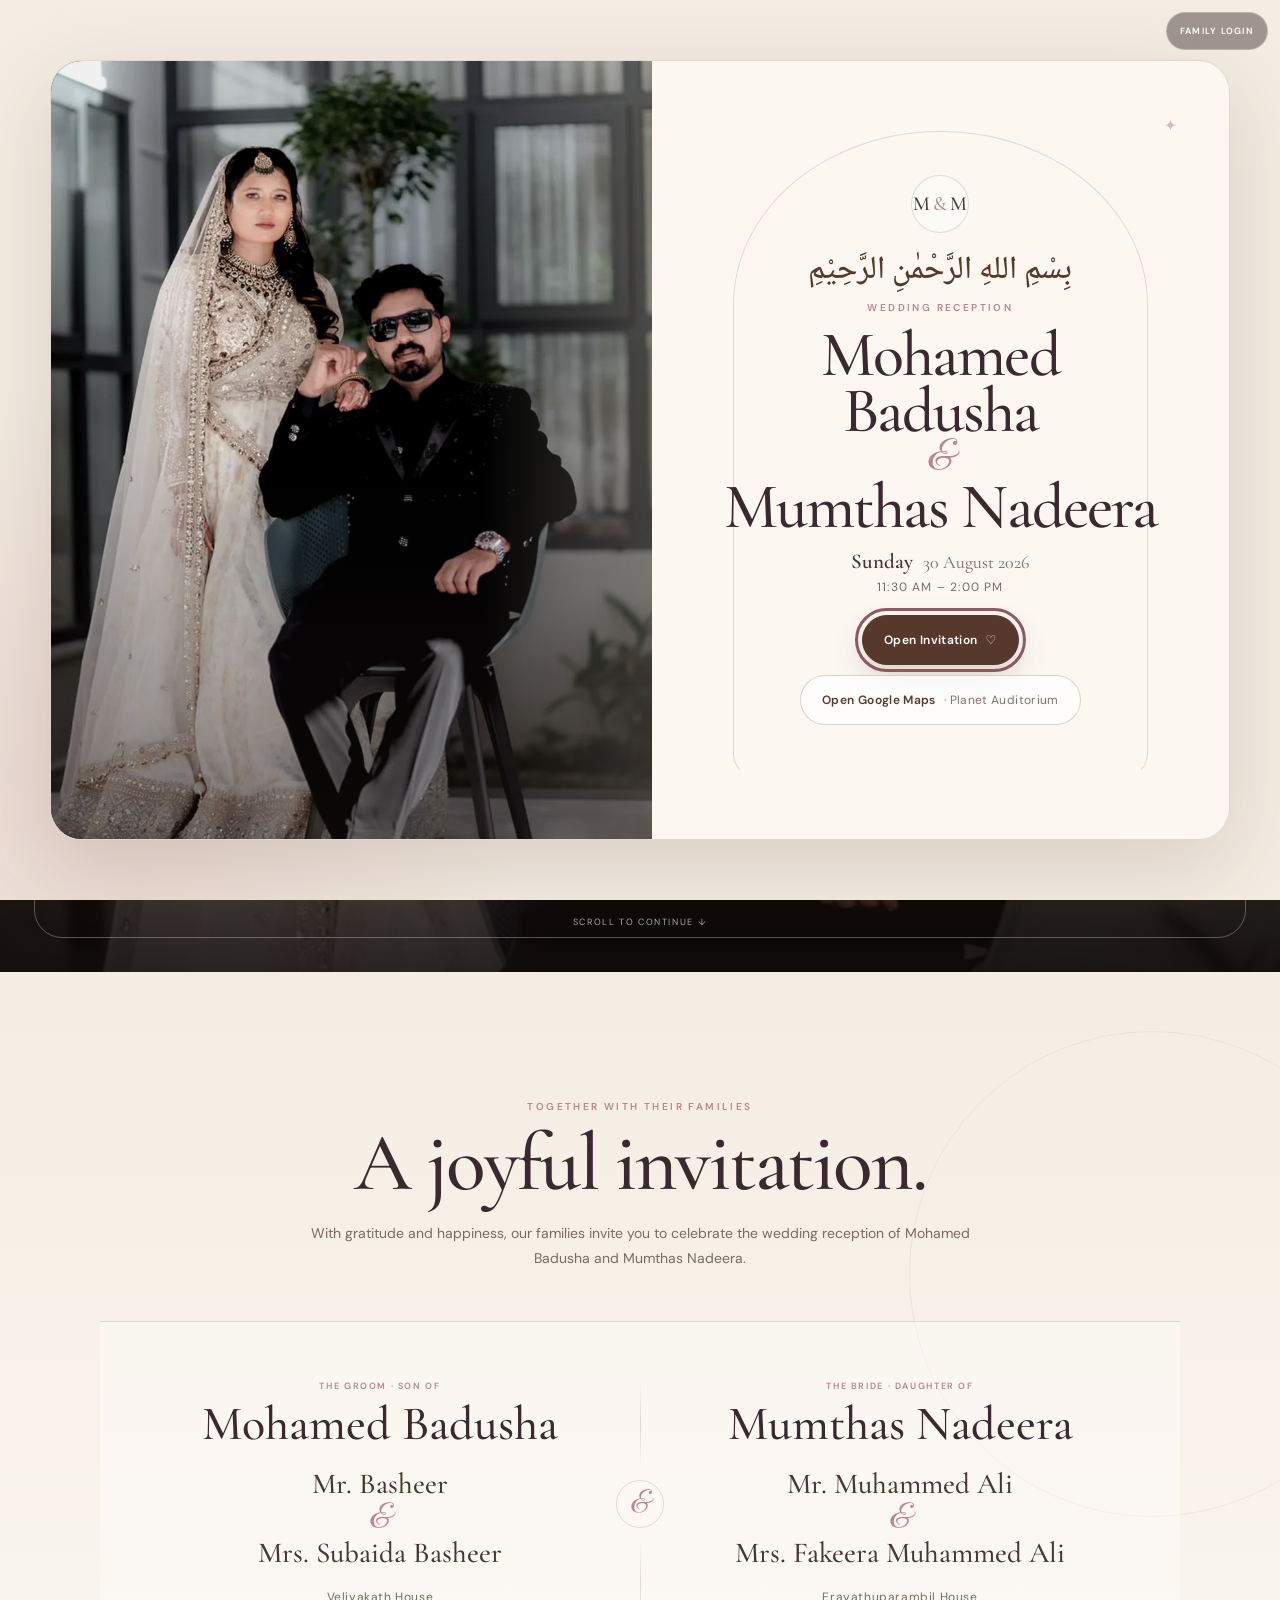
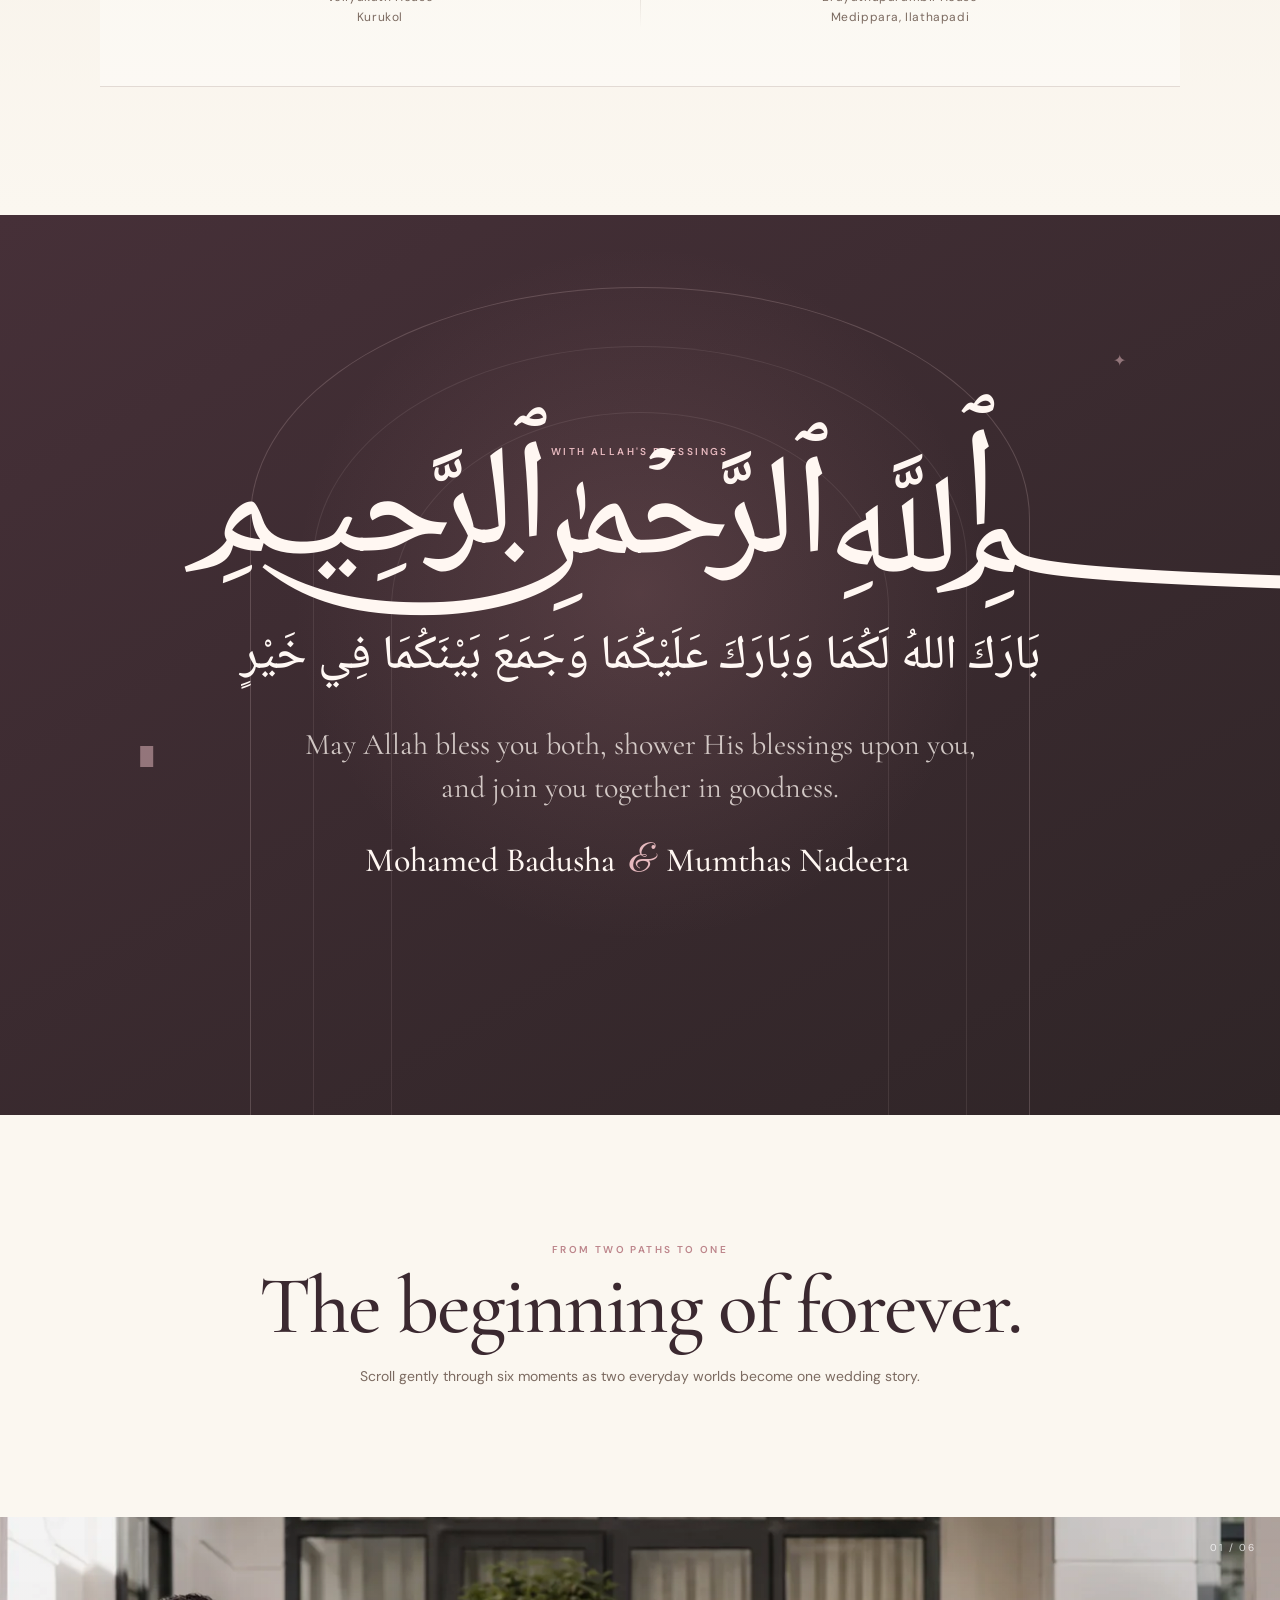
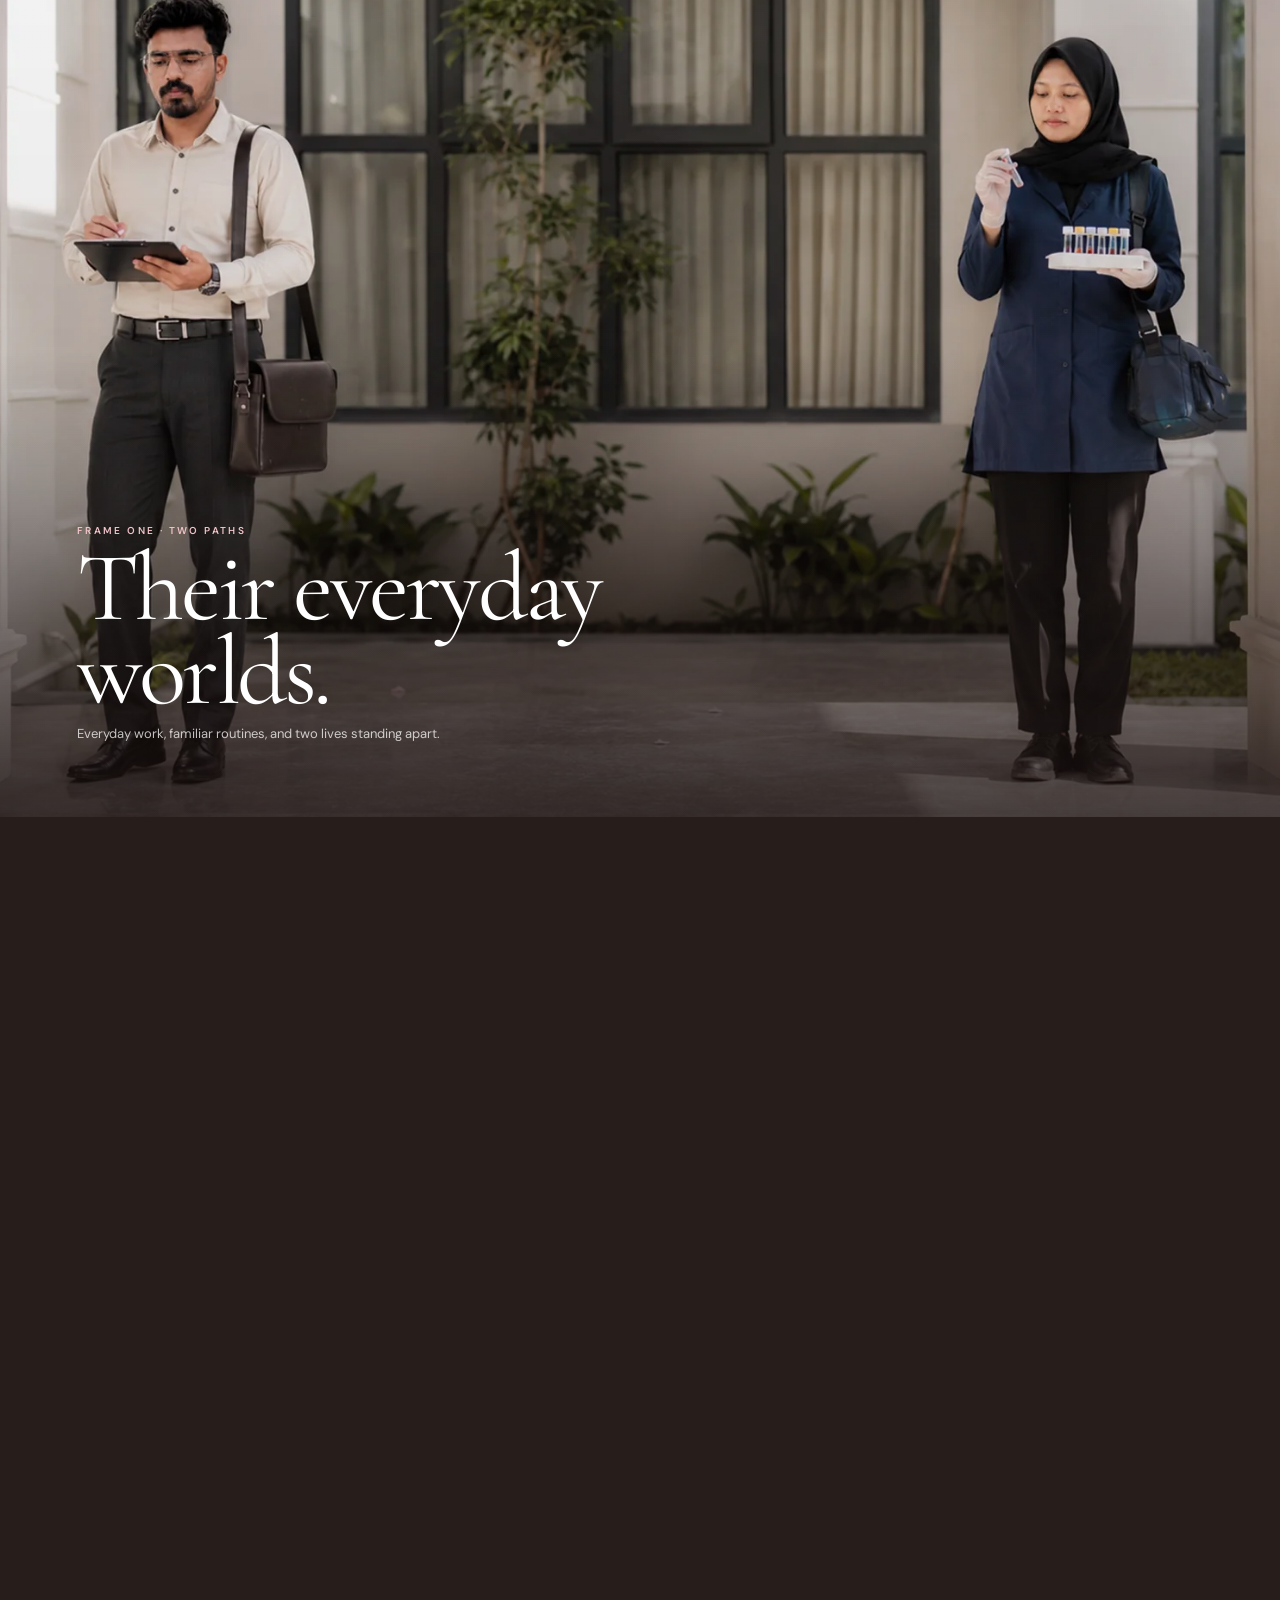
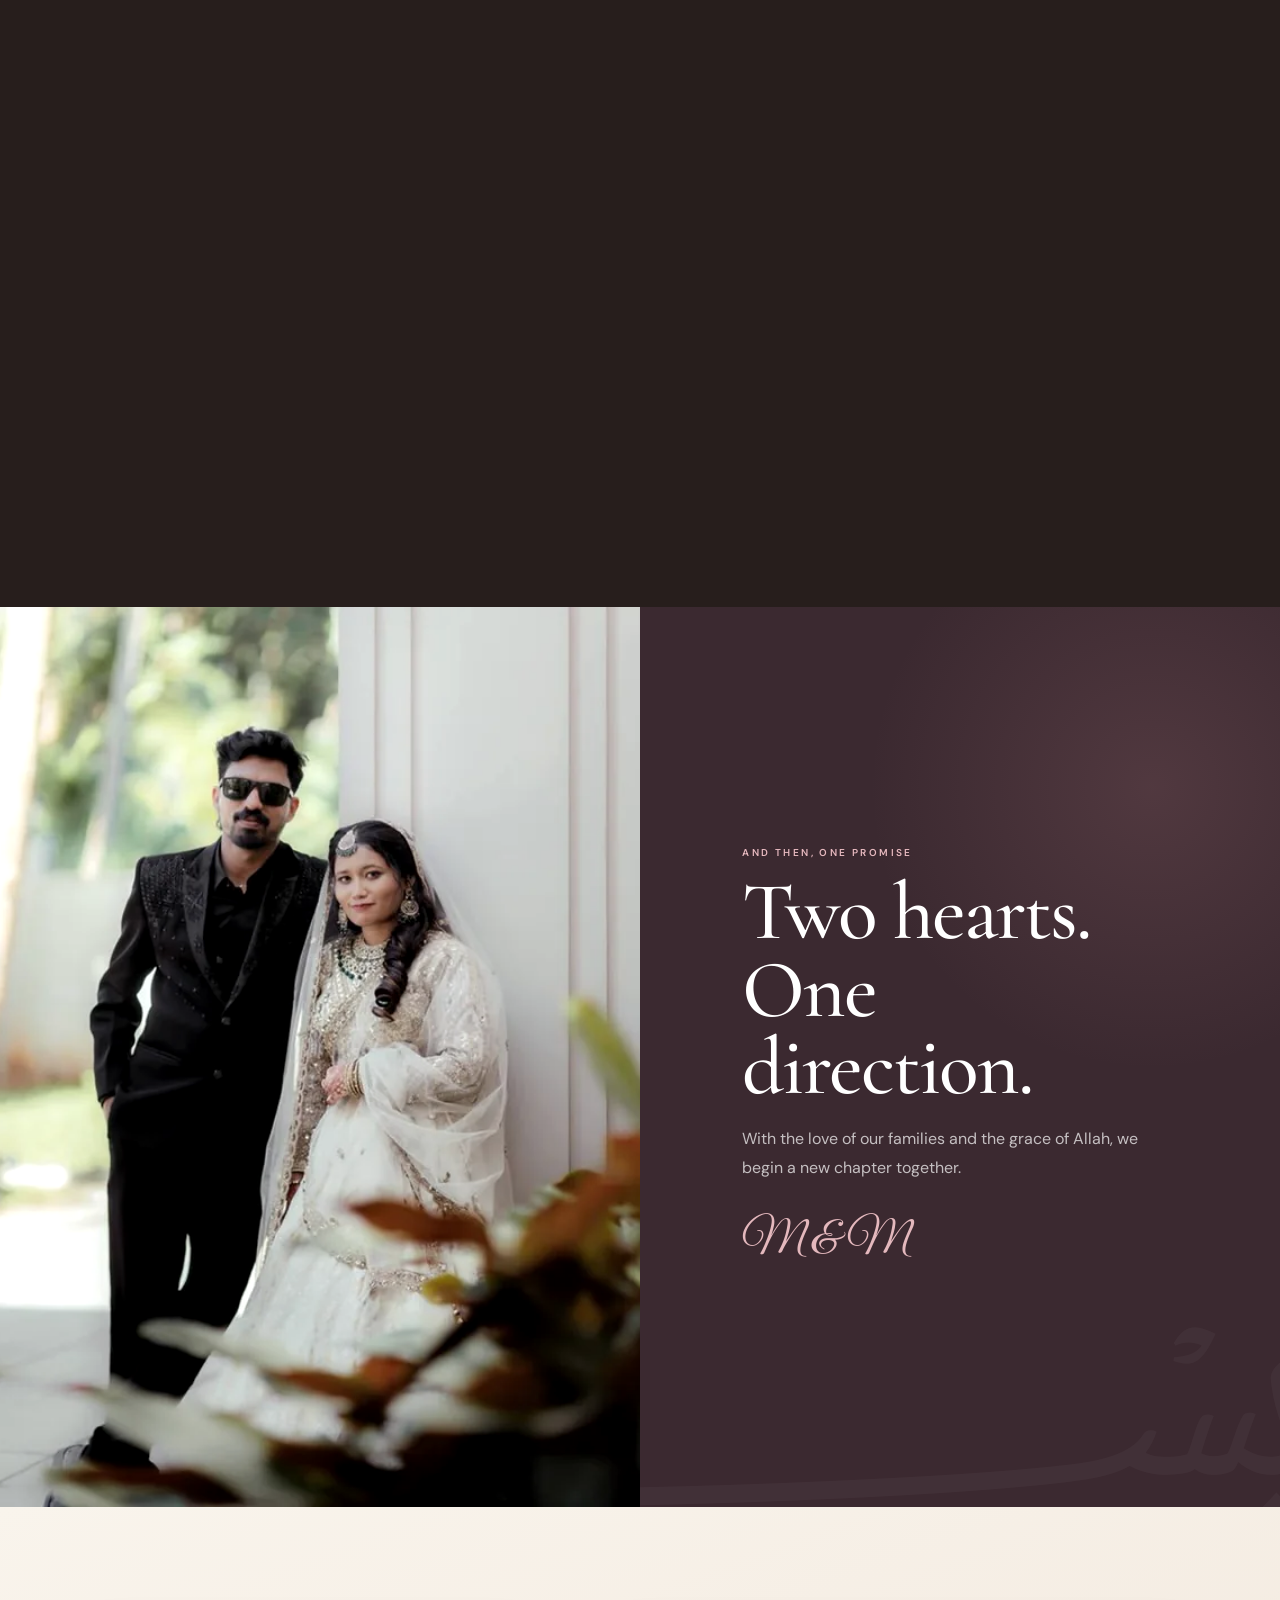
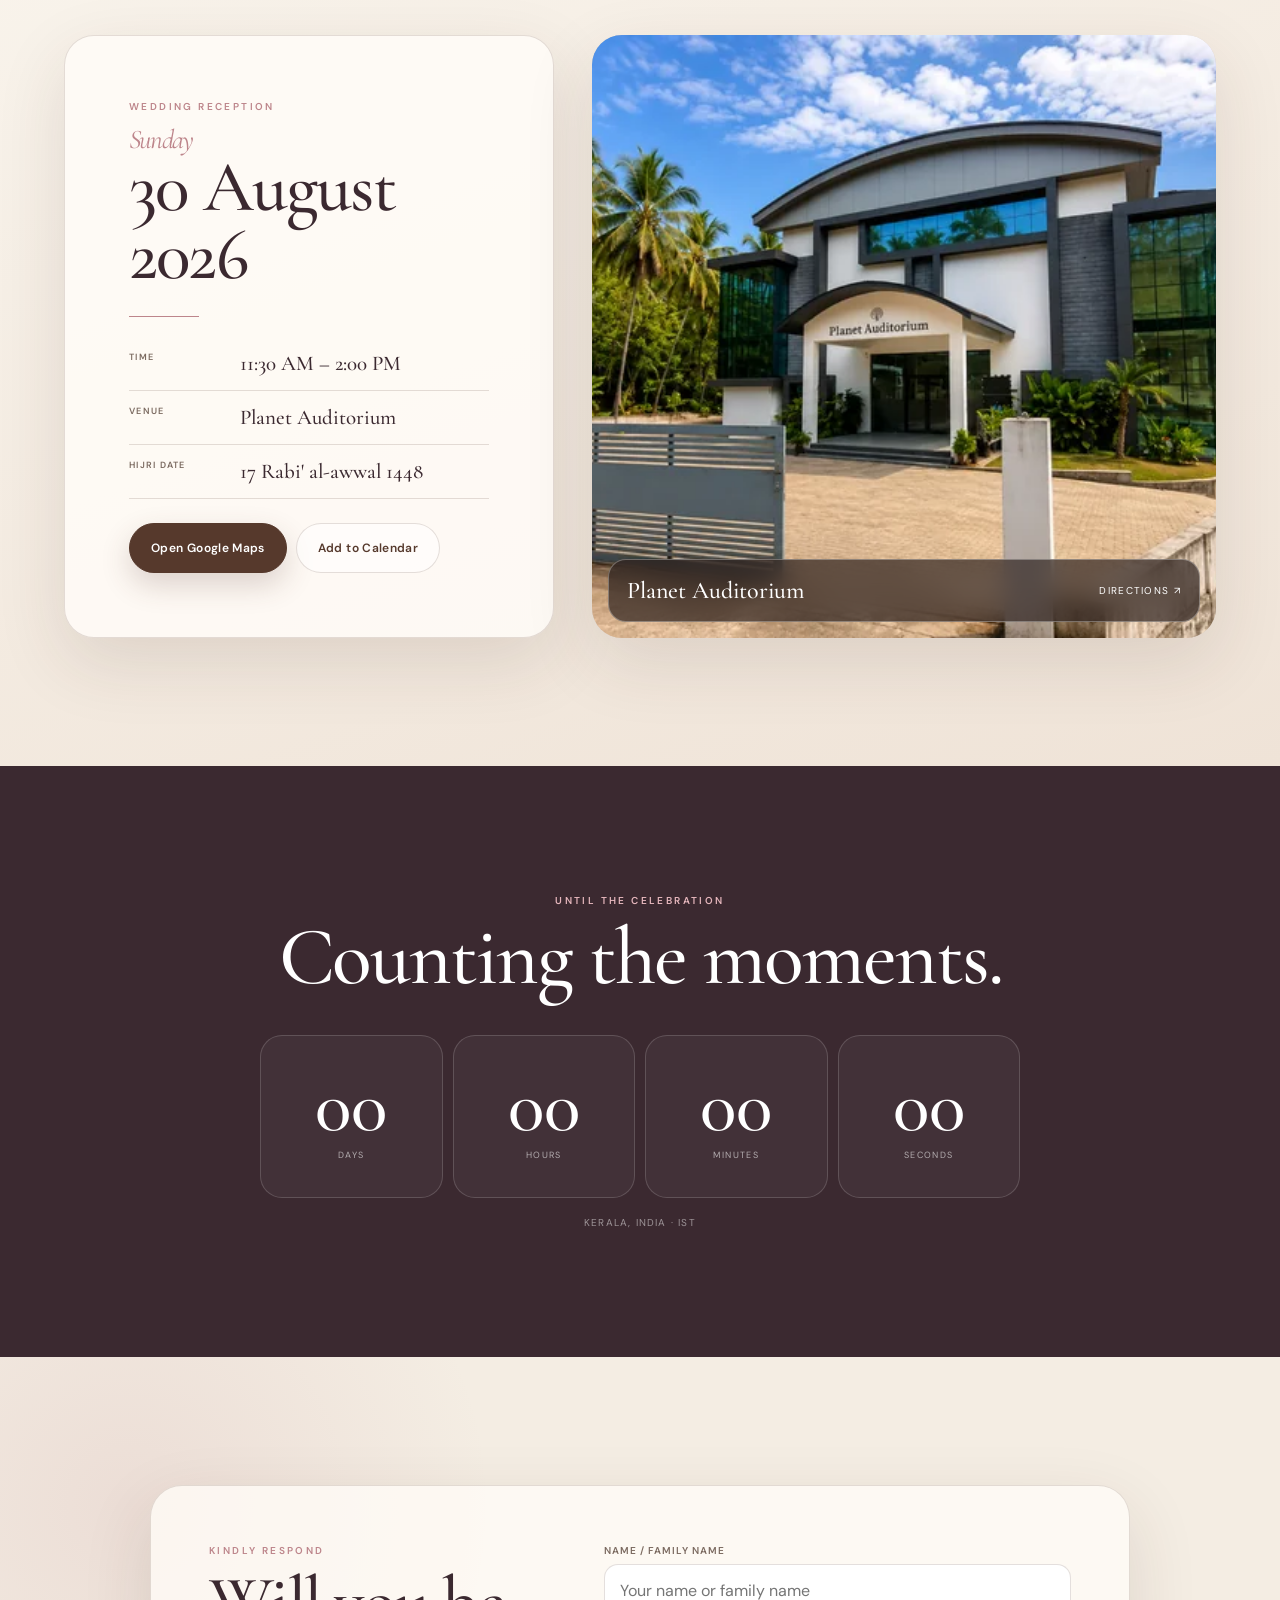
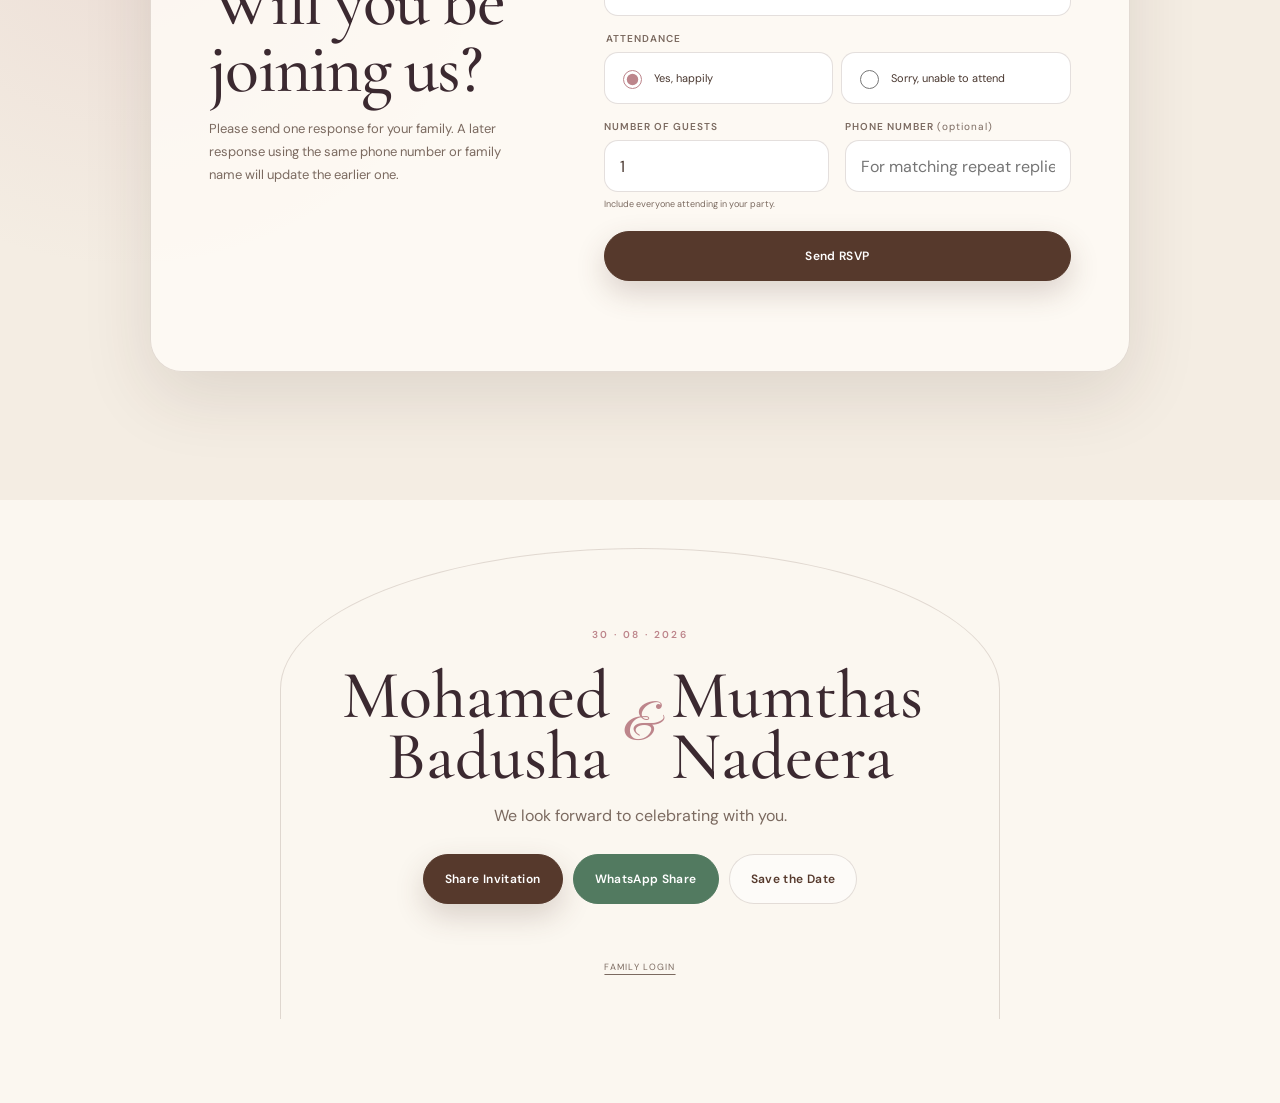
==== public/index.html @ f8874a02 "Build production wedding invitation with responsive story and RSVP dashboard" ====
<!doctype html>
<html lang="en">
<head>
  <meta charset="utf-8">
  <meta name="viewport" content="width=device-width, initial-scale=1, viewport-fit=cover">
  <meta name="theme-color" content="#f4ede3">
  <meta name="description" content="Wedding reception invitation of Mohamed Badusha and Mumthas Nadeera — Sunday, 30 August 2026, 11:30 AM–2:00 PM at Planet Auditorium.">
  <meta property="og:title" content="Mohamed Badusha &amp; Mumthas Nadeera | Wedding Reception">
  <meta property="og:description" content="Sunday, 30 August 2026 · 11:30 AM–2:00 PM · Planet Auditorium">
  <meta property="og:type" content="website">
  <meta property="og:image" content="assets/story/story_frame_06.webp">
  <meta property="og:image:width" content="1920">
  <meta property="og:image:height" content="1080">
  <meta property="og:image:alt" content="Mohamed Badusha and Mumthas Nadeera together in their wedding attire">
  <meta name="twitter:card" content="summary_large_image">
  <meta name="twitter:title" content="Mohamed Badusha &amp; Mumthas Nadeera | Wedding Reception">
  <meta name="twitter:description" content="Sunday, 30 August 2026 · Planet Auditorium">
  <meta name="twitter:image" content="assets/story/story_frame_06.webp">
  <title>Mohamed Badusha &amp; Mumthas Nadeera | Wedding Reception</title>
  <link rel="icon" href="favicon.svg" type="image/svg+xml">
  <link rel="apple-touch-icon" href="apple-touch-icon.png">
  <link rel="manifest" href="manifest.webmanifest">
  <link rel="preconnect" href="https://fonts.googleapis.com">
  <link rel="preconnect" href="https://fonts.gstatic.com" crossorigin>
  <link href="https://fonts.googleapis.com/css2?family=Cormorant+Garamond:ital,wght@0,400;0,500;0,600;1,400&amp;family=DM+Sans:wght@400;500;600&amp;family=Great+Vibes&amp;family=Noto+Naskh+Arabic:wght@400;500;600&amp;display=swap" rel="stylesheet">
  <link rel="preload" as="image" href="assets/images/hero/hero-960.webp" imagesrcset="assets/images/hero/hero-640.webp 640w, assets/images/hero/hero-960.webp 960w, assets/images/hero/hero-1280.webp 1280w, assets/images/hero/hero-1600.webp 1600w" imagesizes="(max-width: 900px) 100vw, 52vw" fetchpriority="high">
  <link rel="stylesheet" href="assets/css/site.css">
</head>
<body class="invitation-locked">
  <noscript><style>.invitation-gate{position:relative!important;min-height:100svh}.invitation-gate .open-invitation{display:none}.invitation-locked{overflow:auto!important}</style></noscript>
  <div class="page-progress" id="pageProgress" aria-hidden="true"></div>
  <a class="family-login" href="admin.html" aria-label="Open the family RSVP dashboard">Family Login</a>

  <div class="invitation-gate" id="invitationGate" role="dialog" aria-modal="true" aria-labelledby="gateTitle">
    <div class="gate-layout">
      <div class="gate-photo" aria-hidden="true">
        <img
          src="assets/images/hero/hero-960.webp"
          srcset="assets/images/hero/hero-640.webp 640w, assets/images/hero/hero-960.webp 960w, assets/images/hero/hero-1280.webp 1280w, assets/images/hero/hero-1600.webp 1600w"
          sizes="(max-width: 900px) 100vw, 52vw"
          width="1600" height="2000"
          alt=""
          fetchpriority="high">
      </div>
      <div class="gate-content">
        <div class="gate-arch" aria-hidden="true"></div>
        <div class="monogram" aria-hidden="true">M <span>&amp;</span> M</div>
        <p class="bismillah" lang="ar" dir="rtl">بِسْمِ اللهِ الرَّحْمٰنِ الرَّحِيْمِ</p>
        <p class="eyebrow">Wedding Reception</p>
        <h1 id="gateTitle"><span>Mohamed Badusha</span><i>&amp;</i><span>Mumthas Nadeera</span></h1>
        <div class="gate-date"><strong>Sunday</strong><span>30 August 2026</span></div>
        <p class="gate-time">11:30 AM – 2:00 PM</p>
        <button class="button button-primary open-invitation" id="openInvitation" type="button">Open Invitation <span aria-hidden="true">♡</span></button>
        <a class="button button-map" href="https://maps.app.goo.gl/E7kseLG7TxHm4TL17" target="_blank" rel="noopener noreferrer">Open Google Maps <span>· Planet Auditorium</span></a>
      </div>
    </div>
  </div>

  <main id="mainContent">
    <header class="hero" id="top">
      <div class="hero-media" aria-hidden="true">
        <img
          src="assets/images/hero/hero-960.webp"
          srcset="assets/images/hero/hero-640.webp 640w, assets/images/hero/hero-960.webp 960w, assets/images/hero/hero-1280.webp 1280w, assets/images/hero/hero-1600.webp 1600w"
          sizes="100vw"
          width="1600" height="2000"
          alt=""
          fetchpriority="high">
      </div>
      <div class="hero-frame" aria-hidden="true"></div>
      <div class="hero-content">
        <p class="hero-bismillah" lang="ar" dir="rtl">بِسْمِ اللهِ الرَّحْمٰنِ الرَّحِيْمِ</p>
        <p class="eyebrow">With the blessings of Allah</p>
        <h1><span>Mohamed Badusha</span><i>&amp;</i><span>Mumthas Nadeera</span></h1>
        <p class="hero-event">Wedding Reception</p>
        <div class="hero-date-line"><span>Sunday</span><strong>30 August 2026</strong><span>11:30 AM – 2:00 PM</span></div>
        <a class="button hero-map" href="https://maps.app.goo.gl/E7kseLG7TxHm4TL17" target="_blank" rel="noopener noreferrer">Open Google Maps <span>· Planet Auditorium</span></a>
        <a class="scroll-cue" href="#families">Scroll to continue <span aria-hidden="true">↓</span></a>
      </div>
    </header>

    <section class="section families" id="families" aria-labelledby="familiesTitle">
      <div class="section-inner reveal">
        <p class="section-kicker">Together with their families</p>
        <h2 id="familiesTitle">A joyful invitation.</h2>
        <p class="section-intro">With gratitude and happiness, our families invite you to celebrate the wedding reception of Mohamed Badusha and Mumthas Nadeera.</p>
        <div class="family-editorial">
          <article class="family-side">
            <p class="family-role">The Groom · Son of</p>
            <h3>Mohamed Badusha</h3>
            <div class="parent-names" aria-label="Mr. Basheer and Mrs. Subaida Basheer">
              <span>Mr. Basheer</span><i aria-hidden="true">&amp;</i><span>Mrs. Subaida Basheer</span>
            </div>
            <address>Veliyakath House<br>Kurukol</address>
          </article>
          <div class="family-divider" aria-hidden="true"><span></span><i>&amp;</i><span></span></div>
          <article class="family-side">
            <p class="family-role">The Bride · Daughter of</p>
            <h3>Mumthas Nadeera</h3>
            <div class="parent-names" aria-label="Mr. Muhammed Ali and Mrs. Fakeera Muhammed Ali">
              <span>Mr. Muhammed Ali</span><i aria-hidden="true">&amp;</i><span>Mrs. Fakeera Muhammed Ali</span>
            </div>
            <address>Erayathuparambil House<br>Medippara, Ilathapadi</address>
          </article>
        </div>
      </div>
    </section>

    <section class="section blessing" aria-labelledby="blessingTitle">
      <div class="blessing-arch" aria-hidden="true"></div>
      <div class="blessing-stars" aria-hidden="true">✦</div>
      <div class="section-inner blessing-inner reveal">
        <p class="section-kicker">With Allah's blessings</p>
        <div class="blessing-mark" aria-hidden="true">﷽</div>
        <h2 class="arabic-dua" id="blessingTitle" lang="ar" dir="rtl">بَارَكَ اللهُ لَكُمَا وَبَارَكَ عَلَيْكُمَا وَجَمَعَ بَيْنَكُمَا فِي خَيْرٍ</h2>
        <p class="blessing-meaning">May Allah bless you both, shower His blessings upon you,<br>and join you together in goodness.</p>
        <div class="blessing-names"><span>Mohamed Badusha</span><i aria-hidden="true">&amp;</i><span>Mumthas Nadeera</span></div>
      </div>
    </section>

    <section class="section story-intro" aria-labelledby="storyHeading">
      <div class="section-inner reveal">
        <p class="section-kicker">From two paths to one</p>
        <h2 id="storyHeading">The beginning of forever.</h2>
        <p class="section-intro">Scroll gently through six moments as two everyday worlds become one wedding story.</p>
      </div>
    </section>

    <section class="story" id="story" aria-label="Six-frame wedding story">
      <div class="story-sticky">
        <figure class="story-frame is-active" data-title="Their everyday worlds." data-kicker="Frame one · Two paths" data-copy="Everyday work, familiar routines, and two lives standing apart.">
          <picture>
            <source media="(max-width: 760px)" srcset="assets/story/story_frame_01_mobile.webp">
            <img src="assets/story/story_frame_01.webp" width="1920" height="1080" alt="Mohamed Badusha and Mumthas Nadeera standing apart in their everyday work attire" loading="lazy" decoding="async">
          </picture>
          <figcaption><small>Frame one · Two paths</small><strong>Their everyday worlds.</strong></figcaption>
        </figure>
        <figure class="story-frame" data-title="The change begins." data-kicker="Frame two · Transformation" data-copy="Work begins to dissolve into the colours and textures of the wedding day.">
          <picture>
            <source media="(max-width: 760px)" srcset="assets/story/story_frame_02_mobile.webp">
            <img src="assets/story/story_frame_02.webp" width="1920" height="1080" alt="Their everyday work clothes transforming halfway into wedding attire" loading="lazy" decoding="async">
          </picture>
          <figcaption><small>Frame two · Transformation</small><strong>The change begins.</strong></figcaption>
        </figure>
        <figure class="story-frame" data-title="Ready for the next step." data-kicker="Frame three · A new chapter" data-copy="The transformation is complete; they turn toward the same centre.">
          <picture>
            <source media="(max-width: 760px)" srcset="assets/story/story_frame_03_mobile.webp">
            <img src="assets/story/story_frame_03.webp" width="1920" height="1080" alt="The couple fully dressed for the wedding and still standing apart" loading="lazy" decoding="async">
          </picture>
          <figcaption><small>Frame three · A new chapter</small><strong>Ready for the next step.</strong></figcaption>
        </figure>
        <figure class="story-frame" data-title="One step closer." data-kicker="Frame four · Closer" data-copy="They begin walking toward each other and the distance starts to disappear.">
          <picture>
            <source media="(max-width: 760px)" srcset="assets/story/story_frame_04_mobile.webp">
            <img src="assets/story/story_frame_04.webp" width="1920" height="1080" alt="Mohamed Badusha and Mumthas Nadeera beginning to walk toward each other" loading="lazy" decoding="async">
          </picture>
          <figcaption><small>Frame four · Closer</small><strong>One step closer.</strong></figcaption>
        </figure>
        <figure class="story-frame" data-title="One final step." data-kicker="Frame five · Almost together" data-copy="Only a little space remains between two paths moving into one future.">
          <picture>
            <source media="(max-width: 760px)" srcset="assets/story/story_frame_05_mobile.webp">
            <img src="assets/story/story_frame_05.webp" width="1920" height="1080" alt="The couple almost together on their final walking step" loading="lazy" decoding="async">
          </picture>
          <figcaption><small>Frame five · Almost together</small><strong>One final step.</strong></figcaption>
        </figure>
        <figure class="story-frame" data-title="Together, In sha Allah." data-kicker="Frame six · One future" data-copy="The movement settles into one frame — and the celebration begins.">
          <picture>
            <source media="(max-width: 760px)" srcset="assets/story/story_frame_06_mobile.webp">
            <img src="assets/story/story_frame_06.webp" width="1920" height="1080" alt="Mohamed Badusha and Mumthas Nadeera together in their final wedding pose" loading="lazy" decoding="async">
          </picture>
          <figcaption><small>Frame six · One future</small><strong>Together, In sha Allah.</strong></figcaption>
        </figure>
        <div class="story-shade" aria-hidden="true"></div>
        <div class="story-counter" id="storyCounter" aria-hidden="true">01 / 06</div>
        <div class="story-copy" aria-hidden="true">
          <p class="section-kicker" id="storyKicker">Frame one · Two paths</p>
          <h2 id="storyTitle">Their everyday worlds.</h2>
          <p id="storyCopy">Everyday work, familiar routines, and two lives standing apart.</p>
        </div>
      </div>
    </section>

    <section class="section portrait" aria-labelledby="portraitTitle">
      <div class="portrait-grid reveal">
        <div class="portrait-image">
          <img
            src="assets/images/final/final-960.webp"
            srcset="assets/images/final/final-640.webp 640w, assets/images/final/final-960.webp 960w, assets/images/final/final-1280.webp 1280w, assets/images/final/final-1600.webp 1600w"
            sizes="(max-width: 820px) 100vw, 50vw"
            width="1600" height="2000"
            alt="Mohamed Badusha and Mumthas Nadeera standing together in their wedding attire"
            loading="lazy" decoding="async">
        </div>
        <div class="portrait-copy">
          <p class="section-kicker">And then, one promise</p>
          <h2 id="portraitTitle">Two hearts.<br>One direction.</h2>
          <p>With the love of our families and the grace of Allah, we begin a new chapter together.</p>
          <span class="portrait-signature">M &amp; M</span>
        </div>
      </div>
    </section>

    <section class="section reception" id="reception" aria-labelledby="receptionTitle">
      <div class="reception-grid reveal">
        <div class="reception-card">
          <p class="section-kicker">Wedding Reception</p>
          <h2 id="receptionTitle"><span>Sunday</span>30 August 2026</h2>
          <div class="reception-rule" aria-hidden="true"></div>
          <dl class="event-list">
            <div><dt>Time</dt><dd>11:30 AM – 2:00 PM</dd></div>
            <div><dt>Venue</dt><dd>Planet Auditorium</dd></div>
            <div><dt>Hijri date</dt><dd>17 Rabi' al-awwal 1448</dd></div>
          </dl>
          <div class="reception-actions">
            <a class="button button-primary" href="https://maps.app.goo.gl/E7kseLG7TxHm4TL17" target="_blank" rel="noopener noreferrer">Open Google Maps</a>
            <a class="button button-outline" href="wedding.ics" download>Add to Calendar</a>
          </div>
        </div>
        <figure class="venue-photo">
          <img
            src="assets/images/venue/venue-1200.webp"
            srcset="assets/images/venue/venue-720.webp 720w, assets/images/venue/venue-1200.webp 1200w, assets/images/venue/venue-1920.webp 1920w"
            sizes="(max-width: 840px) 100vw, 56vw"
            width="1920" height="1080"
            alt="Exterior of Planet Auditorium, the wedding reception venue"
            loading="lazy" decoding="async">
          <figcaption><span>Planet Auditorium</span><a href="https://maps.app.goo.gl/E7kseLG7TxHm4TL17" target="_blank" rel="noopener noreferrer">Directions ↗</a></figcaption>
        </figure>
      </div>
    </section>

    <section class="section countdown-section" aria-labelledby="countdownTitle">
      <div class="section-inner reveal">
        <p class="section-kicker">Until the celebration</p>
        <h2 id="countdownTitle">Counting the moments.</h2>
        <div class="countdown" id="countdown" aria-live="polite">
          <div><strong>00</strong><span>Days</span></div>
          <div><strong>00</strong><span>Hours</span></div>
          <div><strong>00</strong><span>Minutes</span></div>
          <div><strong>00</strong><span>Seconds</span></div>
        </div>
        <p class="timezone-note">Kerala, India · IST</p>
      </div>
    </section>

    <section class="section rsvp" id="rsvp" aria-labelledby="rsvpTitle">
      <div class="rsvp-shell reveal">
        <div class="rsvp-intro">
          <p class="section-kicker">Kindly respond</p>
          <h2 id="rsvpTitle">Will you be joining us?</h2>
          <p>Please send one response for your family. A later response using the same phone number or family name will update the earlier one.</p>
        </div>
        <form class="rsvp-form" id="rsvpForm" novalidate>
          <div class="field field-wide">
            <label for="rsvpName">Name / Family Name</label>
            <input id="rsvpName" name="name" type="text" required minlength="2" maxlength="100" autocomplete="name" placeholder="Your name or family name">
          </div>
          <fieldset class="field field-wide attendance-field">
            <legend>Attendance</legend>
            <label><input type="radio" name="attendance" value="Yes" checked> <span>Yes, happily</span></label>
            <label><input type="radio" name="attendance" value="No"> <span>Sorry, unable to attend</span></label>
          </fieldset>
          <div class="field">
            <label for="guestCount">Number of guests</label>
            <input id="guestCount" name="guests" type="number" min="1" max="10" step="1" inputmode="numeric" value="1" required>
            <small id="guestHelp">Include everyone attending in your party.</small>
          </div>
          <div class="field">
            <label for="rsvpPhone">Phone number <span>(optional)</span></label>
            <input id="rsvpPhone" name="phone" type="tel" maxlength="20" inputmode="tel" autocomplete="tel" placeholder="For matching repeat replies">
          </div>
          <button class="button button-primary rsvp-submit" id="rsvpSubmit" type="submit">Send RSVP</button>
          <p class="form-status" id="rsvpStatus" role="status" aria-live="polite"></p>
        </form>
      </div>
    </section>

    <footer class="section closing">
      <div class="section-inner reveal">
        <p class="section-kicker">30 · 08 · 2026</p>
        <div class="closing-names"><span>Mohamed Badusha</span><i aria-hidden="true">&amp;</i><span>Mumthas Nadeera</span></div>
        <p>We look forward to celebrating with you.</p>
        <div class="share-actions">
          <button class="button button-primary" id="shareInvitation" type="button">Share Invitation</button>
          <a class="button button-whatsapp" id="whatsappShare" href="https://wa.me/" target="_blank" rel="noopener noreferrer">WhatsApp Share</a>
          <a class="button button-outline" href="wedding.ics" download>Save the Date</a>
        </div>
        <p class="share-status" id="shareStatus" role="status" aria-live="polite"></p>
        <a class="footer-admin" href="admin.html">Family Login</a>
      </div>
    </footer>
  </main>

  <script src="assets/rsvp-config.js"></script>
  <script src="assets/js/site.js" defer></script>
</body>
</html>
---- public/assets/css/site.css ----
:root {
  --ivory: #fbf7f0;
  --cream: #f4ede3;
  --champagne: #dcc5a7;
  --rose: #bd858b;
  --rose-soft: #ead2d3;
  --plum: #3b2930;
  --chocolate: #56392c;
  --ink: #49372f;
  --muted: #7b6a60;
  --line: rgba(86, 57, 44, .16);
  --paper: rgba(255, 252, 247, .86);
  --shadow: 0 24px 70px rgba(68, 43, 34, .12);
  --serif: "Cormorant Garamond", Georgia, serif;
  --sans: "DM Sans", system-ui, sans-serif;
  --script: "Great Vibes", cursive;
  --arabic: "Noto Naskh Arabic", serif;
}

*, *::before, *::after { box-sizing: border-box; }
html { scroll-behavior: smooth; background: var(--ivory); }
body { margin: 0; background: var(--ivory); color: var(--ink); font-family: var(--sans); overflow-x: hidden; }
body.invitation-locked { overflow: hidden; }
img { display: block; max-width: 100%; }
a { color: inherit; text-decoration: none; }
button, input { font: inherit; }
button { cursor: pointer; }
address { font-style: normal; }
::selection { background: var(--rose-soft); color: var(--plum); }
:focus-visible { outline: 3px solid #8d5860; outline-offset: 4px; }

.page-progress { position: fixed; z-index: 3000; top: 0; left: 0; width: 0; height: 3px; background: linear-gradient(90deg, var(--rose), var(--champagne)); transform-origin: left; }
.family-login { position: fixed; z-index: 2600; top: max(12px, env(safe-area-inset-top)); right: 12px; display: inline-flex; align-items: center; min-height: 38px; padding: 0 13px; border: 1px solid rgba(255,255,255,.3); border-radius: 999px; background: rgba(43, 29, 27, .42); color: #fff; backdrop-filter: blur(12px); font-size: 9px; font-weight: 600; letter-spacing: .14em; text-transform: uppercase; }
.eyebrow, .section-kicker { margin: 0; color: var(--rose); font-size: 10px; font-weight: 600; letter-spacing: .24em; text-transform: uppercase; }

.button { display: inline-flex; align-items: center; justify-content: center; gap: 8px; min-height: 50px; padding: 13px 21px; border: 1px solid transparent; border-radius: 999px; font-size: 12px; font-weight: 600; letter-spacing: .03em; transition: transform .2s ease, background-color .2s ease, color .2s ease, box-shadow .2s ease; }
.button:hover { transform: translateY(-2px); }
.button-primary { border-color: var(--chocolate); background: var(--chocolate); color: #fff; box-shadow: 0 12px 30px rgba(86,57,44,.2); }
.button-primary:hover { background: var(--plum); }
.button-outline { border-color: var(--line); background: rgba(255,255,255,.55); color: var(--chocolate); }
.button-map { margin-top: 10px; border-color: rgba(86,57,44,.22); background: rgba(255,255,255,.74); color: var(--chocolate); }
.button-map span, .hero-map span { font-weight: 400; opacity: .72; }
.button-whatsapp { border-color: #527a60; background: #527a60; color: #fff; }

/* Invitation opening */
.invitation-gate { position: fixed; z-index: 2500; inset: 0; display: grid; padding: clamp(10px, 2vw, 24px); background: radial-gradient(circle at 8% 88%, rgba(189,133,139,.2), transparent 30%), var(--cream); opacity: 1; visibility: visible; transition: opacity .75s ease, visibility .75s ease; }
.invitation-gate.is-open { opacity: 0; visibility: hidden; pointer-events: none; }
.gate-layout { position: relative; width: min(1180px, 100%); height: min(780px, calc(100svh - clamp(20px, 4vw, 48px))); margin: auto; display: grid; grid-template-columns: 1.02fr .98fr; overflow: hidden; border: 1px solid var(--line); border-radius: 32px; background: rgba(255,252,247,.72); box-shadow: 0 28px 90px rgba(73,45,34,.16); }
.gate-photo { position: relative; overflow: hidden; background: var(--plum); }
.gate-photo img { width: 100%; height: 100%; object-fit: cover; object-position: center 28%; filter: saturate(.86) contrast(1.02) brightness(.94); }
.gate-photo::after { content: ""; position: absolute; inset: 0; background: linear-gradient(180deg, transparent 50%, rgba(30,20,20,.38)), linear-gradient(90deg, transparent 72%, rgba(244,237,227,.25)); }
.gate-content { position: relative; isolation: isolate; display: flex; flex-direction: column; align-items: center; justify-content: center; padding: clamp(30px, 5.5vw, 76px); text-align: center; }
.gate-content::before { content: "✦"; position: absolute; top: 7%; right: 9%; color: var(--rose); opacity: .55; }
.gate-arch { position: absolute; z-index: -1; top: 9%; bottom: 8%; width: min(72%, 420px); border: 1px solid var(--line); border-bottom-color: transparent; border-radius: 52% 52% 24px 24px / 28% 28% 24px 24px; }
.monogram { display: flex; align-items: center; justify-content: center; gap: 3px; width: 58px; height: 58px; margin-bottom: 16px; border: 1px solid var(--line); border-radius: 50%; background: rgba(255,255,255,.42); font: 500 20px var(--serif); white-space: nowrap; }
.monogram span { color: var(--rose); }
.bismillah { margin: 0 0 7px; color: var(--chocolate); font: 500 clamp(23px, 2.5vw, 33px)/1.4 var(--arabic); }
.gate-content h1 { margin: 13px 0 9px; color: var(--plum); font: 500 clamp(42px, 5vw, 68px)/.88 var(--serif); letter-spacing: -.03em; }
.gate-content h1 span { display: block; text-wrap: balance; }
.gate-content h1 i { display: block; margin: 4px 0; color: var(--rose); font: 400 .66em/.75 var(--script); }
.gate-date { display: flex; gap: 10px; align-items: baseline; margin-top: 5px; font-family: var(--serif); }
.gate-date strong { font-size: 21px; font-weight: 600; }
.gate-date span { color: var(--muted); font-size: 18px; }
.gate-time { margin: 5px 0 0; color: var(--muted); font-size: 12px; letter-spacing: .1em; }
.open-invitation { margin-top: 20px; }

/* Hero */
.hero { position: relative; min-height: 108svh; display: grid; place-items: end center; overflow: hidden; background: #201a18; color: #fff; }
.hero-media { position: absolute; inset: 0; }
.hero-media img { width: 100%; height: 100%; object-fit: cover; object-position: center 30%; filter: saturate(.84) contrast(1.04) brightness(.91); }
.hero-media::after { content: ""; position: absolute; inset: 0; background: linear-gradient(180deg, rgba(18,12,12,.16), transparent 28%, rgba(18,12,12,.16) 56%, rgba(18,12,12,.84) 100%), radial-gradient(circle at 50% 35%, transparent 20%, rgba(20,13,14,.2) 88%); }
.hero-frame { position: absolute; inset: clamp(14px, 3vw, 34px); border: 1px solid rgba(255,244,238,.3); border-radius: 28px; }
.hero-frame::before { content: ""; position: absolute; left: 50%; top: 4%; width: min(54vw, 580px); height: 59%; transform: translateX(-50%); border: 1px solid rgba(255,244,238,.18); border-bottom: 0; border-radius: 50% 50% 0 0 / 30% 30% 0 0; }
.hero-content { position: relative; z-index: 2; width: min(900px, calc(100% - 32px)); padding: 96px 18px max(44px, env(safe-area-inset-bottom)); text-align: center; }
.hero-bismillah { margin: 0 0 4px; color: #f5dedf; font: 500 clamp(22px, 3vw, 32px)/1.4 var(--arabic); }
.hero .eyebrow { color: #f1cfd2; }
.hero h1 { margin: 14px 0 7px; font: 400 clamp(52px, 8.8vw, 102px)/.82 var(--serif); letter-spacing: -.04em; text-shadow: 0 8px 32px rgba(0,0,0,.22); }
.hero h1 span { display: block; text-wrap: balance; }
.hero h1 i { display: block; margin: 2px 0; color: #f2c4ca; font: 400 .54em/.7 var(--script); }
.hero-event { margin: 13px 0 11px; font: italic 20px var(--serif); color: rgba(255,255,255,.82); }
.hero-date-line { display: flex; align-items: center; justify-content: center; gap: 10px 16px; flex-wrap: wrap; color: rgba(255,255,255,.86); font-size: 10px; letter-spacing: .13em; text-transform: uppercase; }
.hero-date-line strong { font-size: 11px; color: #fff; }
.hero-map { min-width: min(330px, 100%); margin-top: 18px; background: #fff; color: var(--plum); }
.scroll-cue { display: block; width: max-content; margin: 20px auto 0; color: rgba(255,255,255,.65); font-size: 9px; letter-spacing: .18em; text-transform: uppercase; }

/* Shared sections */
.section { position: relative; padding: clamp(76px, 10vw, 132px) clamp(18px, 5vw, 72px); }
.section-inner { width: min(1080px, 100%); margin: 0 auto; text-align: center; }
.section h2 { margin: 12px 0 18px; color: var(--plum); font: 500 clamp(48px, 7vw, 82px)/.95 var(--serif); letter-spacing: -.025em; text-wrap: balance; }
.section-intro { max-width: 680px; margin: 0 auto; color: var(--muted); font-size: 14px; line-height: 1.8; }
.reveal { opacity: 0; transform: translateY(24px); transition: opacity .75s ease, transform .75s ease; }
.reveal.is-visible { opacity: 1; transform: none; }

/* Families */
.families { overflow: hidden; background: linear-gradient(180deg, var(--cream), var(--ivory)); }
.families::before { content: ""; position: absolute; right: -9vw; top: 7%; width: 38vw; aspect-ratio: 1; border: 1px solid rgba(189,133,139,.12); border-radius: 50%; }
.family-editorial { position: relative; display: grid; grid-template-columns: 1fr 76px 1fr; align-items: stretch; margin-top: 50px; padding: clamp(30px, 5vw, 58px); border-block: 1px solid var(--line); background: rgba(255,255,255,.32); }
.family-side { display: flex; flex-direction: column; align-items: center; justify-content: center; min-width: 0; text-align: center; }
.family-role { margin: 0 0 8px; color: var(--rose); font-size: 9px; font-weight: 600; letter-spacing: .18em; text-transform: uppercase; }
.family-side h3 { margin: 0 0 20px; color: var(--plum); font: 500 clamp(34px, 4vw, 48px)/1 var(--serif); }
.parent-names { font: 500 clamp(22px, 2.4vw, 29px)/1.08 var(--serif); }
.parent-names span, .parent-names i { display: block; }
.parent-names i { margin: 5px 0; color: var(--rose); font: 400 34px/.8 var(--script); }
.family-side address { margin-top: 20px; color: var(--muted); font-size: 12px; line-height: 1.65; letter-spacing: .05em; }
.family-divider { display: flex; flex-direction: column; align-items: center; gap: 12px; }
.family-divider span { width: 1px; flex: 1; background: linear-gradient(transparent, var(--line), transparent); }
.family-divider i { display: grid; place-items: center; width: 48px; height: 48px; border: 1px solid var(--line); border-radius: 50%; color: var(--rose); font: 400 30px var(--script); }

/* Blessing */
.blessing { isolation: isolate; overflow: hidden; min-height: 100svh; display: grid; place-items: center; background: var(--plum); color: #fff7f2; }
.blessing::before { content: ""; position: absolute; inset: 0; z-index: -2; background: radial-gradient(circle at 50% 42%, rgba(189,133,139,.2), transparent 42%), linear-gradient(150deg, #463038, #2f2527); }
.blessing-arch { position: absolute; z-index: -1; top: 8%; bottom: 0; width: min(76vw, 780px); border: 1px solid rgba(237,210,210,.2); border-bottom: 0; border-radius: 50% 50% 0 0 / 28% 28% 0 0; }
.blessing-arch::before, .blessing-arch::after { content: ""; position: absolute; inset: 7% 8% 0; border: 1px solid rgba(237,210,210,.1); border-bottom: 0; border-radius: 50% 50% 0 0 / 28% 28% 0 0; }
.blessing-arch::after { inset: 15% 18% 0; }
.blessing-stars { position: absolute; top: 15%; right: 12%; color: #e9bec3; opacity: .5; box-shadow: -76vw 44vh 0 #e9bec3; }
.blessing-inner { max-width: 930px; }
.blessing .section-kicker { color: #e7b9bf; }
.blessing-mark { margin: 12px 0 2px; font: 500 clamp(70px, 13vw, 142px)/1 var(--arabic); }
.blessing h2.arabic-dua { max-width: 920px; margin: 4px auto; color: #fff8f4; font: 500 clamp(26px, 4.6vw, 48px)/1.75 var(--arabic); letter-spacing: 0; }
.blessing-meaning { margin: 23px auto 0; color: rgba(255,247,242,.76); font: 400 clamp(21px, 3vw, 30px)/1.45 var(--serif); }
.blessing-names { display: grid; grid-template-columns: 1fr auto 1fr; align-items: center; gap: 14px; width: min(650px, 100%); margin: 28px auto 0; font: 500 clamp(23px, 3vw, 34px)/1 var(--serif); }
.blessing-names span:first-child { text-align: right; }
.blessing-names span:last-child { text-align: left; }
.blessing-names i { color: #e6b9be; font: 400 38px var(--script); }

/* Story */
.story-intro { background: var(--ivory); }
.story { position: relative; height: 610svh; background: #271e1c; }
.story-sticky { position: sticky; top: 0; height: 100svh; overflow: hidden; }
.story-frame { position: absolute; inset: 0; margin: 0; opacity: 0; transform: scale(1.035); will-change: opacity, transform; }
.story-frame.is-active { opacity: 1; }
.story-frame picture, .story-frame img { width: 100%; height: 100%; }
.story-frame img { object-fit: cover; object-position: center; }
.story-frame figcaption { display: none; }
.story-shade { position: absolute; z-index: 4; inset: 0; pointer-events: none; background: linear-gradient(180deg, rgba(25,16,15,.04), rgba(25,16,15,.08) 48%, rgba(25,16,15,.78) 100%); }
.story-counter { position: absolute; z-index: 6; top: max(24px, env(safe-area-inset-top)); right: 24px; color: rgba(255,255,255,.76); font-size: 10px; letter-spacing: .18em; }
.story-copy { position: absolute; z-index: 6; left: clamp(20px, 6vw, 88px); bottom: clamp(38px, 8vh, 88px); width: min(690px, calc(100% - 40px)); color: #fff; }
.story-copy .section-kicker { color: #f0c4c9; }
.story-copy h2 { margin: 9px 0 9px; color: #fff; font: 400 clamp(52px, 8.5vw, 98px)/.86 var(--serif); letter-spacing: -.035em; }
.story-copy > p:last-child { max-width: 520px; margin: 0; color: rgba(255,255,255,.74); font-size: 13px; line-height: 1.65; }

/* Portrait */
.portrait { padding: 0; background: var(--plum); color: #fff; }
.portrait-grid { display: grid; grid-template-columns: 1fr 1fr; min-height: 100svh; }
.portrait-image { min-height: 720px; overflow: hidden; }
.portrait-image img { width: 100%; height: 100%; object-fit: cover; object-position: center; filter: saturate(.85) contrast(1.03); }
.portrait-copy { position: relative; display: flex; flex-direction: column; align-items: flex-start; justify-content: center; overflow: hidden; padding: clamp(50px, 8vw, 120px); background: radial-gradient(circle at 80% 20%, rgba(189,133,139,.17), transparent 32%), var(--plum); }
.portrait-copy::after { content: "﷽"; position: absolute; right: -5%; bottom: -4%; color: rgba(255,255,255,.035); font: 240px/1 var(--arabic); }
.portrait-copy .section-kicker { color: #e7b9bf; }
.portrait-copy h2 { color: #fff; }
.portrait-copy p { max-width: 460px; margin: 0; color: rgba(255,255,255,.7); line-height: 1.8; }
.portrait-signature { margin-top: 30px; color: #e4b8bd; font: 400 46px var(--script); }

/* Reception */
.reception { background: linear-gradient(160deg, #f9f4ec, #efe3d7); }
.reception-grid { width: min(1180px, 100%); margin: 0 auto; display: grid; grid-template-columns: .88fr 1.12fr; align-items: stretch; gap: clamp(18px, 3vw, 38px); }
.reception-card { display: flex; flex-direction: column; justify-content: center; padding: clamp(30px, 5vw, 64px); border: 1px solid var(--line); border-radius: 30px; background: var(--paper); box-shadow: var(--shadow); }
.reception-card h2 { margin-top: 13px; font-size: clamp(48px, 6vw, 72px); }
.reception-card h2 span { display: block; color: var(--rose); font: italic 27px/1 var(--serif); }
.reception-rule { width: 70px; height: 1px; margin: 8px 0 20px; background: var(--rose); }
.event-list { margin: 0; }
.event-list > div { display: grid; grid-template-columns: 95px 1fr; gap: 16px; padding: 14px 0; border-bottom: 1px solid var(--line); }
.event-list dt { color: var(--muted); font-size: 9px; font-weight: 600; letter-spacing: .14em; text-transform: uppercase; }
.event-list dd { margin: 0; color: var(--plum); font: 500 21px/1.2 var(--serif); }
.reception-actions { display: flex; gap: 9px; flex-wrap: wrap; margin-top: 24px; }
.venue-photo { position: relative; min-height: 580px; margin: 0; overflow: hidden; border-radius: 30px; background: #d8cabc; box-shadow: var(--shadow); }
.venue-photo img { width: 100%; height: 100%; object-fit: cover; object-position: center; }
.venue-photo figcaption { position: absolute; left: 16px; right: 16px; bottom: 16px; display: flex; align-items: center; justify-content: space-between; gap: 16px; padding: 16px 18px; border: 1px solid rgba(255,255,255,.3); border-radius: 18px; background: rgba(39,28,27,.66); color: #fff; backdrop-filter: blur(12px); }
.venue-photo figcaption span { font: 500 24px var(--serif); }
.venue-photo figcaption a { font-size: 10px; letter-spacing: .13em; text-transform: uppercase; }

/* Countdown and RSVP */
.countdown-section { overflow: hidden; background: var(--plum); color: #fff; }
.countdown-section h2 { color: #fff; }
.countdown-section .section-kicker { color: #e5b6bc; }
.countdown { display: grid; grid-template-columns: repeat(4, 1fr); gap: 10px; width: min(760px, 100%); margin: 38px auto 0; }
.countdown > div { padding: clamp(20px, 4vw, 36px) 10px; border: 1px solid rgba(255,255,255,.16); border-radius: 22px; background: rgba(255,255,255,.04); }
.countdown strong { display: block; font: 500 clamp(46px, 7vw, 76px)/.9 var(--serif); }
.countdown span { display: block; margin-top: 9px; color: rgba(255,255,255,.6); font-size: 9px; letter-spacing: .16em; text-transform: uppercase; }
.timezone-note { margin: 18px 0 0; color: rgba(255,255,255,.5); font-size: 10px; letter-spacing: .12em; text-transform: uppercase; }
.rsvp { background: radial-gradient(circle at 10% 20%, rgba(189,133,139,.15), transparent 28%), var(--cream); }
.rsvp-shell { width: min(980px, 100%); margin: 0 auto; display: grid; grid-template-columns: .82fr 1.18fr; gap: clamp(30px, 6vw, 70px); padding: clamp(28px, 5vw, 58px); border: 1px solid var(--line); border-radius: 32px; background: rgba(255,252,247,.8); box-shadow: var(--shadow); }
.rsvp-intro h2 { margin: 12px 0 16px; font-size: clamp(48px, 6vw, 70px); }
.rsvp-intro > p:last-child { color: var(--muted); font-size: 13px; line-height: 1.75; }
.rsvp-form { display: grid; grid-template-columns: 1fr 1fr; gap: 16px; }
.field { min-width: 0; }
.field-wide, .rsvp-submit, .form-status { grid-column: 1 / -1; }
.field label, .field legend { display: block; margin: 0 0 7px; color: var(--muted); font-size: 10px; font-weight: 600; letter-spacing: .1em; text-transform: uppercase; }
.field label span { font-weight: 400; text-transform: none; }
.field input[type="text"], .field input[type="tel"], .field input[type="number"] { width: 100%; min-height: 52px; padding: 13px 15px; border: 1px solid var(--line); border-radius: 14px; background: #fff; color: var(--ink); outline: none; }
.field input:focus { border-color: var(--rose); box-shadow: 0 0 0 4px rgba(189,133,139,.11); }
.field input:disabled { background: #eee7df; color: var(--muted); cursor: not-allowed; }
.field small { display: block; margin-top: 6px; color: var(--muted); font-size: 9px; line-height: 1.4; }
.attendance-field { display: grid; grid-template-columns: 1fr 1fr; gap: 8px; margin: 0; padding: 0; border: 0; }
.attendance-field legend { grid-column: 1 / -1; }
.attendance-field label { display: flex; align-items: center; gap: 9px; min-height: 52px; margin: 0; padding: 11px 13px; border: 1px solid var(--line); border-radius: 14px; background: #fff; color: var(--ink); font-size: 11px; letter-spacing: 0; text-transform: none; cursor: pointer; }
.attendance-field input { width: 19px; height: 19px; accent-color: var(--rose); }
.rsvp-submit { width: 100%; margin-top: 4px; }
.rsvp-submit:disabled { cursor: wait; opacity: .72; transform: none; }
.form-status { min-height: 20px; margin: -4px 0 0; font-size: 12px; line-height: 1.55; text-align: center; }
.form-status.success { color: #446b50; }
.form-status.error { color: #974e54; }

/* Closing */
.closing { overflow: hidden; background: var(--ivory); text-align: center; }
.closing::before { content: ""; position: absolute; left: 50%; top: 8%; width: min(720px, 86vw); height: 78%; transform: translateX(-50%); border: 1px solid var(--line); border-bottom: 0; border-radius: 50% 50% 0 0 / 30% 30% 0 0; }
.closing .section-inner { position: relative; }
.closing-names { display: grid; grid-template-columns: 1fr auto 1fr; align-items: center; gap: 14px; width: min(820px, 100%); margin: 24px auto 18px; color: var(--plum); font: 500 clamp(38px, 6vw, 68px)/.9 var(--serif); }
.closing-names span:first-child { text-align: right; }
.closing-names span:last-child { text-align: left; }
.closing-names i { color: var(--rose); font: 400 .8em var(--script); }
.closing .section-inner > p:not(.section-kicker, .share-status) { color: var(--muted); }
.share-actions { display: flex; align-items: center; justify-content: center; gap: 10px; flex-wrap: wrap; margin-top: 28px; }
.share-status { min-height: 20px; margin: 12px 0 0; color: #55705c; font-size: 11px; }
.footer-admin { display: inline-block; margin-top: 25px; color: var(--muted); font-size: 9px; letter-spacing: .14em; text-transform: uppercase; text-decoration: underline; text-underline-offset: 4px; }

@media (max-width: 900px) {
  .gate-layout { grid-template-columns: 1fr; height: calc(100svh - 20px); border-radius: 24px; }
  .gate-photo { position: absolute; inset: 0; }
  .gate-photo img { height: 59%; object-position: center 22%; }
  .gate-photo::after { background: linear-gradient(180deg, rgba(25,17,17,.1), rgba(244,237,227,.2) 34%, rgba(244,237,227,.93) 60%, var(--cream) 100%); }
  .gate-content { justify-content: flex-end; padding: 40vh 18px max(22px, env(safe-area-inset-bottom)); }
  .gate-arch { display: none; }
  .monogram { width: 48px; height: 48px; margin-bottom: 8px; font-size: 19px; background: rgba(255,255,255,.62); }
  .bismillah { font-size: 22px; }
  .gate-content h1 { margin: 7px 0 5px; font-size: clamp(36px, 9vw, 48px); line-height: .91; }
  .gate-date strong { font-size: 18px; }
  .gate-date span { font-size: 16px; }
  .open-invitation { margin-top: 12px; }
  .button-map { margin-top: 7px; }
  .portrait-grid { grid-template-columns: 1fr; }
  .portrait-image { min-height: 76svh; }
  .portrait-copy { min-height: 68svh; align-items: center; text-align: center; }
  .reception-grid { grid-template-columns: 1fr; }
  .venue-photo { min-height: 52vw; }
  .rsvp-shell { grid-template-columns: 1fr; }
}

@media (max-width: 760px) {
  .family-login { top: max(9px, env(safe-area-inset-top)); right: 9px; min-height: 34px; padding: 0 10px; font-size: 8px; }
  .button { min-height: 48px; }
  .hero { min-height: 104svh; }
  .hero-media img { object-position: center 25%; }
  .hero-frame { inset: 12px; border-radius: 20px; }
  .hero-frame::before { width: 76vw; height: 53%; }
  .hero-content { padding-bottom: max(38px, env(safe-area-inset-bottom)); }
  .hero h1 { font-size: clamp(42px, 11.7vw, 62px); line-height: .88; }
  .hero-date-line { gap: 7px 10px; max-width: 340px; margin-inline: auto; line-height: 1.45; }
  .section { padding: 78px 17px; }
  .section h2 { font-size: clamp(44px, 12vw, 62px); }
  .family-editorial { grid-template-columns: 1fr; margin-top: 34px; padding: 30px 16px; }
  .family-divider { min-height: auto; flex-direction: row; margin: 25px 0; }
  .family-divider span { width: auto; height: 1px; flex: 1; background: linear-gradient(90deg, transparent, var(--line), transparent); }
  .family-divider i { flex: 0 0 46px; }
  .family-side h3 { font-size: 38px; }
  .parent-names { font-size: 23px; }
  .blessing { min-height: 100svh; padding-block: 68px; }
  .blessing-arch { width: 90vw; top: 10%; }
  .blessing-mark { font-size: clamp(62px, 18vw, 86px); }
  .blessing h2.arabic-dua { width: min(94vw, 620px); font-size: clamp(22px, 6vw, 30px); line-height: 1.72; }
  .blessing-meaning { font-size: clamp(19px, 5.3vw, 24px); }
  .blessing-meaning br { display: none; }
  .blessing-names { gap: 8px; font-size: clamp(18px, 5vw, 23px); }
  .blessing-names i { font-size: 30px; }
  .story { height: 600svh; }
  .story-copy { bottom: max(38px, env(safe-area-inset-bottom)); }
  .story-copy h2 { font-size: clamp(47px, 13vw, 64px); }
  .story-copy > p:last-child { font-size: 12px; }
  .story-counter { top: max(18px, env(safe-area-inset-top)); right: 18px; }
  .reception-card { padding: 30px 21px; border-radius: 25px; }
  .reception-card h2 { font-size: clamp(45px, 12vw, 58px); }
  .event-list > div { grid-template-columns: 78px 1fr; }
  .event-list dd { font-size: 20px; }
  .reception-actions { flex-direction: column; }
  .reception-actions .button { width: 100%; }
  .venue-photo { min-height: 330px; border-radius: 25px; }
  .countdown { grid-template-columns: repeat(2, 1fr); }
  .rsvp-shell { padding: 28px 20px; border-radius: 26px; }
  .rsvp-form { grid-template-columns: 1fr; }
  .field-wide, .rsvp-submit, .form-status { grid-column: auto; }
  .attendance-field { grid-template-columns: 1fr; }
  .attendance-field legend { grid-column: auto; }
  .closing-names { grid-template-columns: 1fr; gap: 2px; }
  .closing-names span { text-align: center!important; }
  .closing-names i { line-height: .7; margin: 5px 0; }
  .share-actions { display: grid; grid-template-columns: 1fr; width: min(330px, 100%); margin-inline: auto; }
}

@media (max-width: 390px) {
  .gate-content { padding-inline: 12px; }
  .gate-content .eyebrow { font-size: 8px; }
  .gate-content h1 { font-size: clamp(33px, 9.2vw, 39px); }
  .gate-time { font-size: 10px; }
  .open-invitation, .button-map { min-height: 44px; padding-block: 10px; }
  .button-map { font-size: 11px; }
  .hero h1 { font-size: clamp(39px, 10.8vw, 49px); }
  .hero-map { font-size: 11px; }
  .arabic-dua { overflow-wrap: anywhere; }
}

@media (max-height: 700px) and (max-width: 900px) {
  .gate-photo img { height: 53%; }
  .gate-content { padding-top: 31vh; padding-bottom: max(12px, env(safe-area-inset-bottom)); }
  .monogram { width: 40px; height: 40px; margin-bottom: 3px; font-size: 17px; }
  .bismillah { margin-bottom: 2px; font-size: 18px; }
  .gate-content .eyebrow { font-size: 8px; }
  .gate-content h1 { margin-block: 3px; font-size: clamp(31px, 8.2vw, 38px); }
  .gate-date strong { font-size: 16px; }
  .gate-date span { font-size: 14px; }
  .gate-time { margin-top: 2px; }
  .open-invitation { min-height: 42px; margin-top: 6px; padding-block: 9px; }
  .button-map { min-height: 40px; margin-top: 5px; padding-block: 8px; }
}

@media (prefers-reduced-motion: reduce) {
  html { scroll-behavior: auto; }
  *, *::before, *::after { scroll-behavior: auto!important; animation: none!important; transition-duration: .01ms!important; }
  .reveal { opacity: 1; transform: none; }
  .story { height: auto; }
  .story-sticky { position: relative; height: auto; overflow: visible; }
  .story-frame { position: relative; inset: auto; min-height: 72svh; opacity: 1!important; transform: none!important; }
  .story-frame picture, .story-frame img { min-height: 72svh; }
  .story-frame figcaption { position: absolute; z-index: 5; left: 18px; right: 18px; bottom: 18px; display: block; padding: 16px; border-radius: 16px; background: rgba(38,28,27,.72); color: #fff; }
  .story-frame figcaption small, .story-frame figcaption strong { display: block; }
  .story-frame figcaption small { color: #efc3c8; font-size: 9px; letter-spacing: .14em; text-transform: uppercase; }
  .story-frame figcaption strong { margin-top: 5px; font: 500 30px var(--serif); }
  .story-shade, .story-counter, .story-copy { display: none; }
}
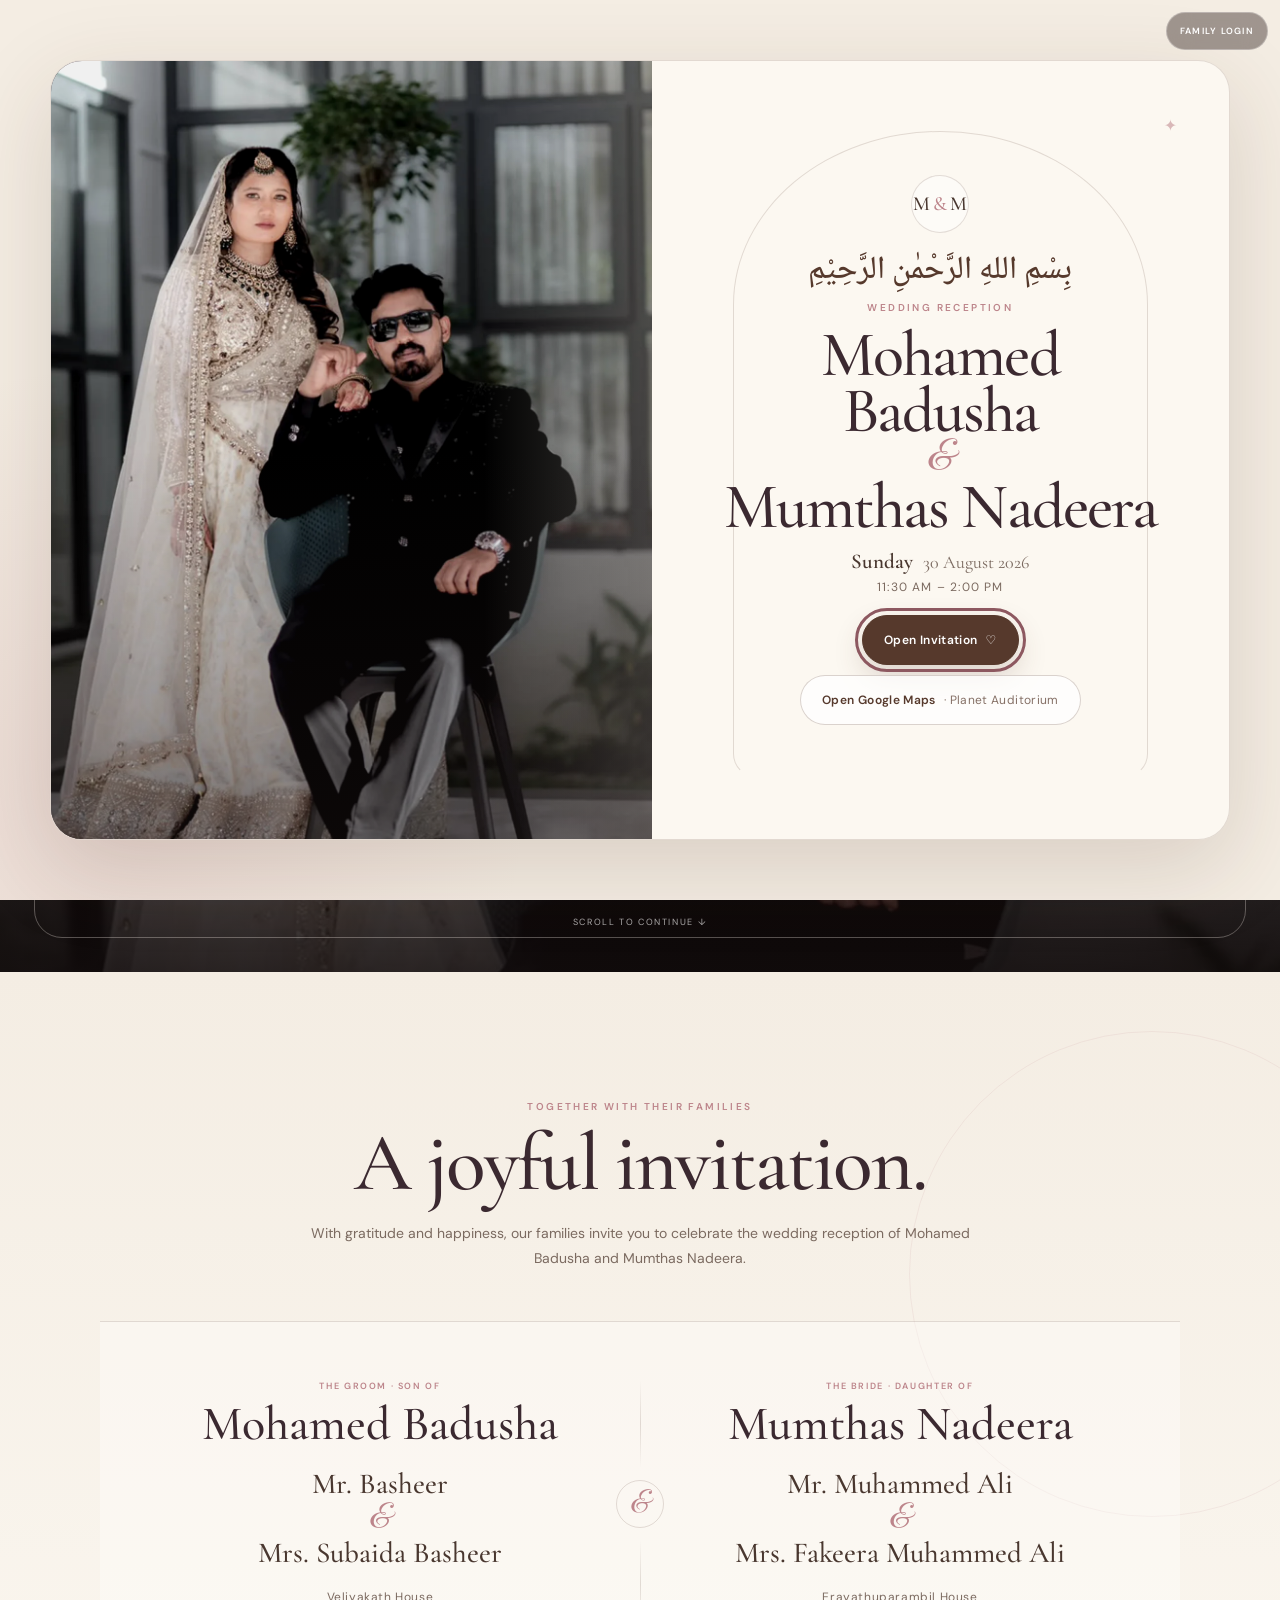
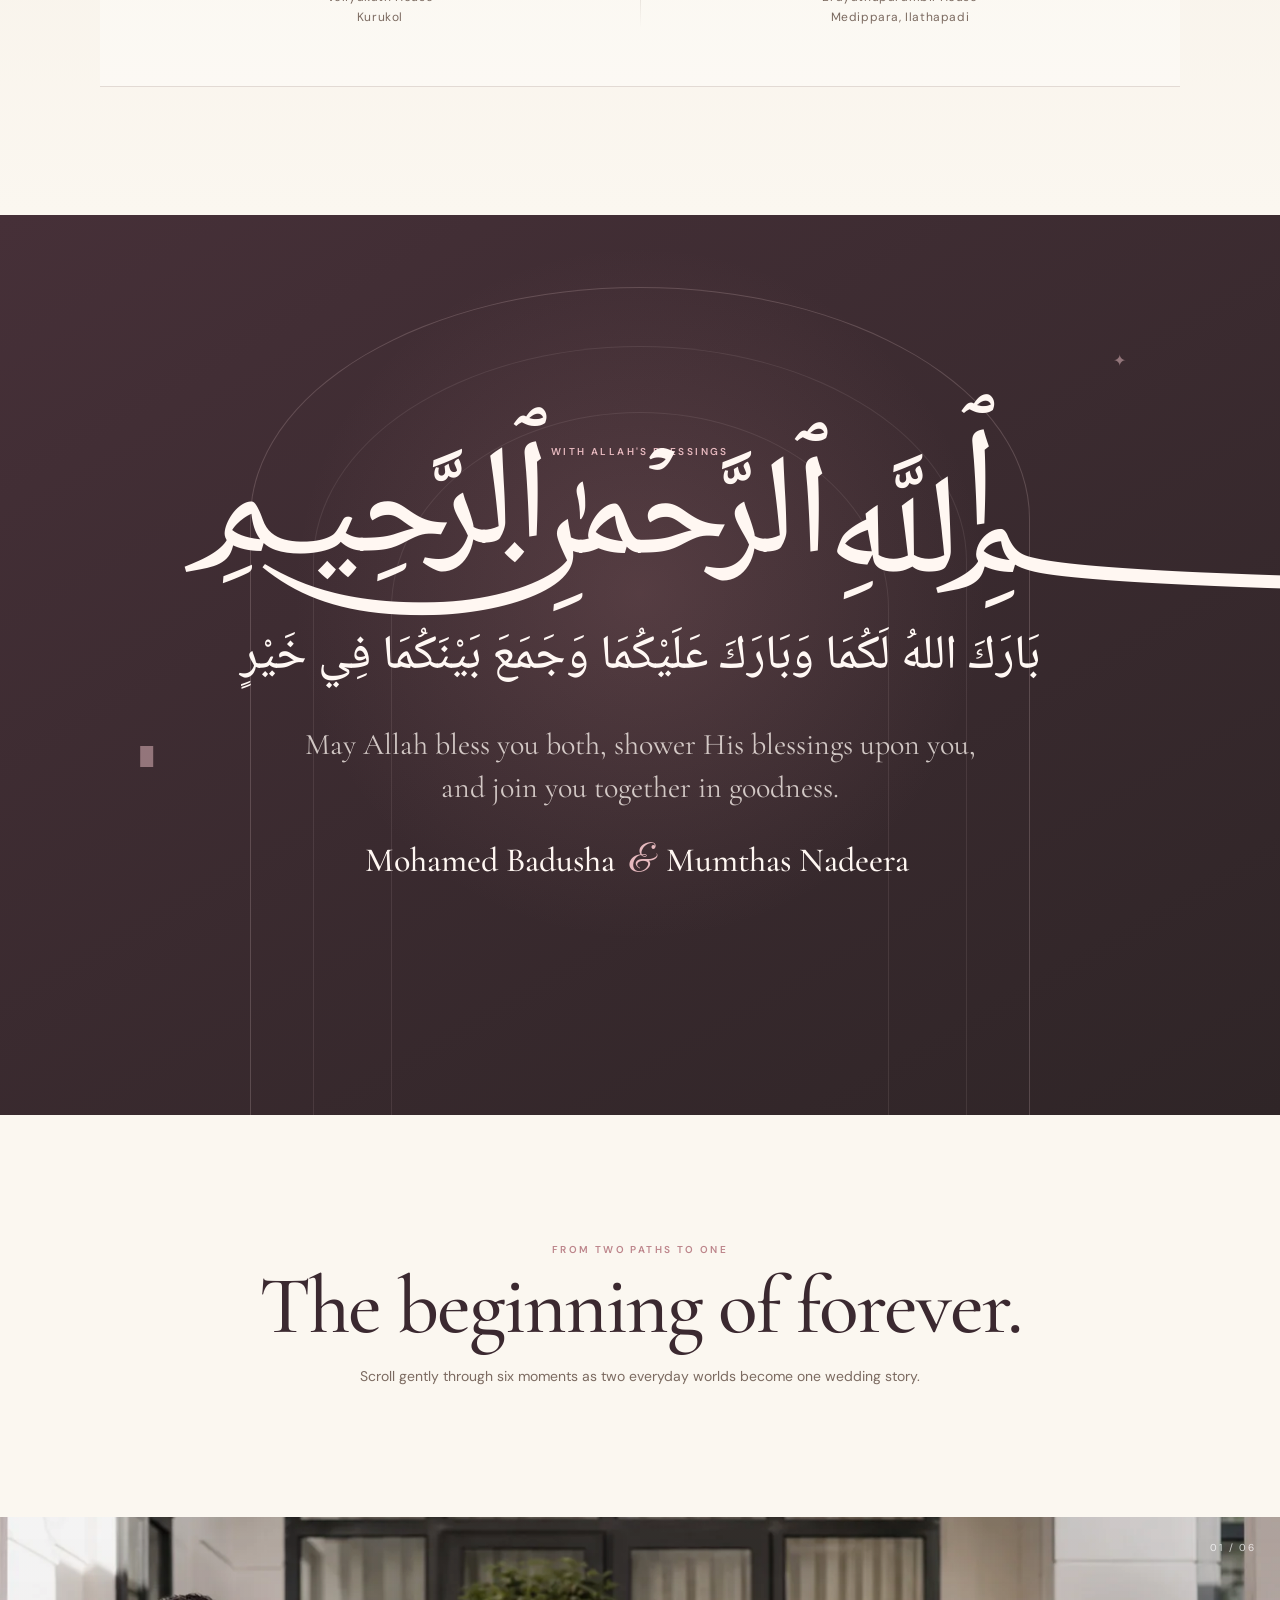
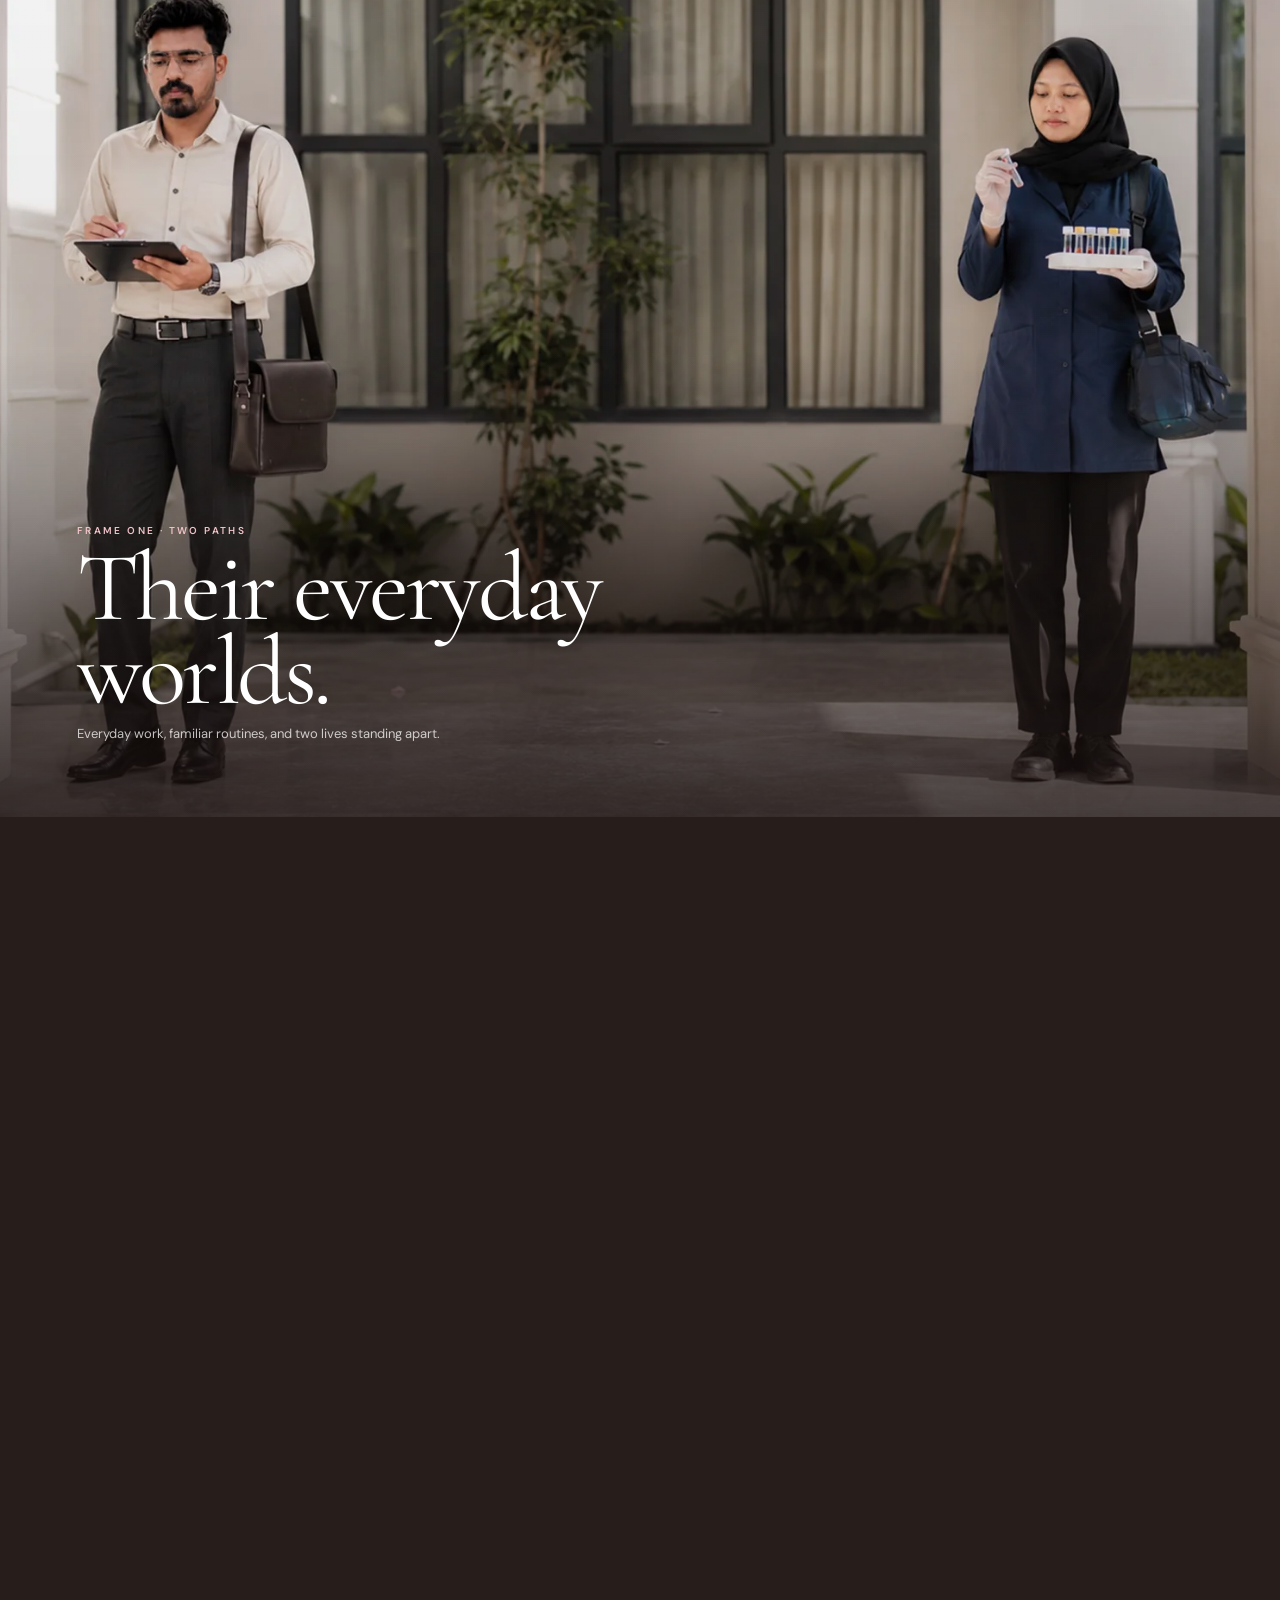
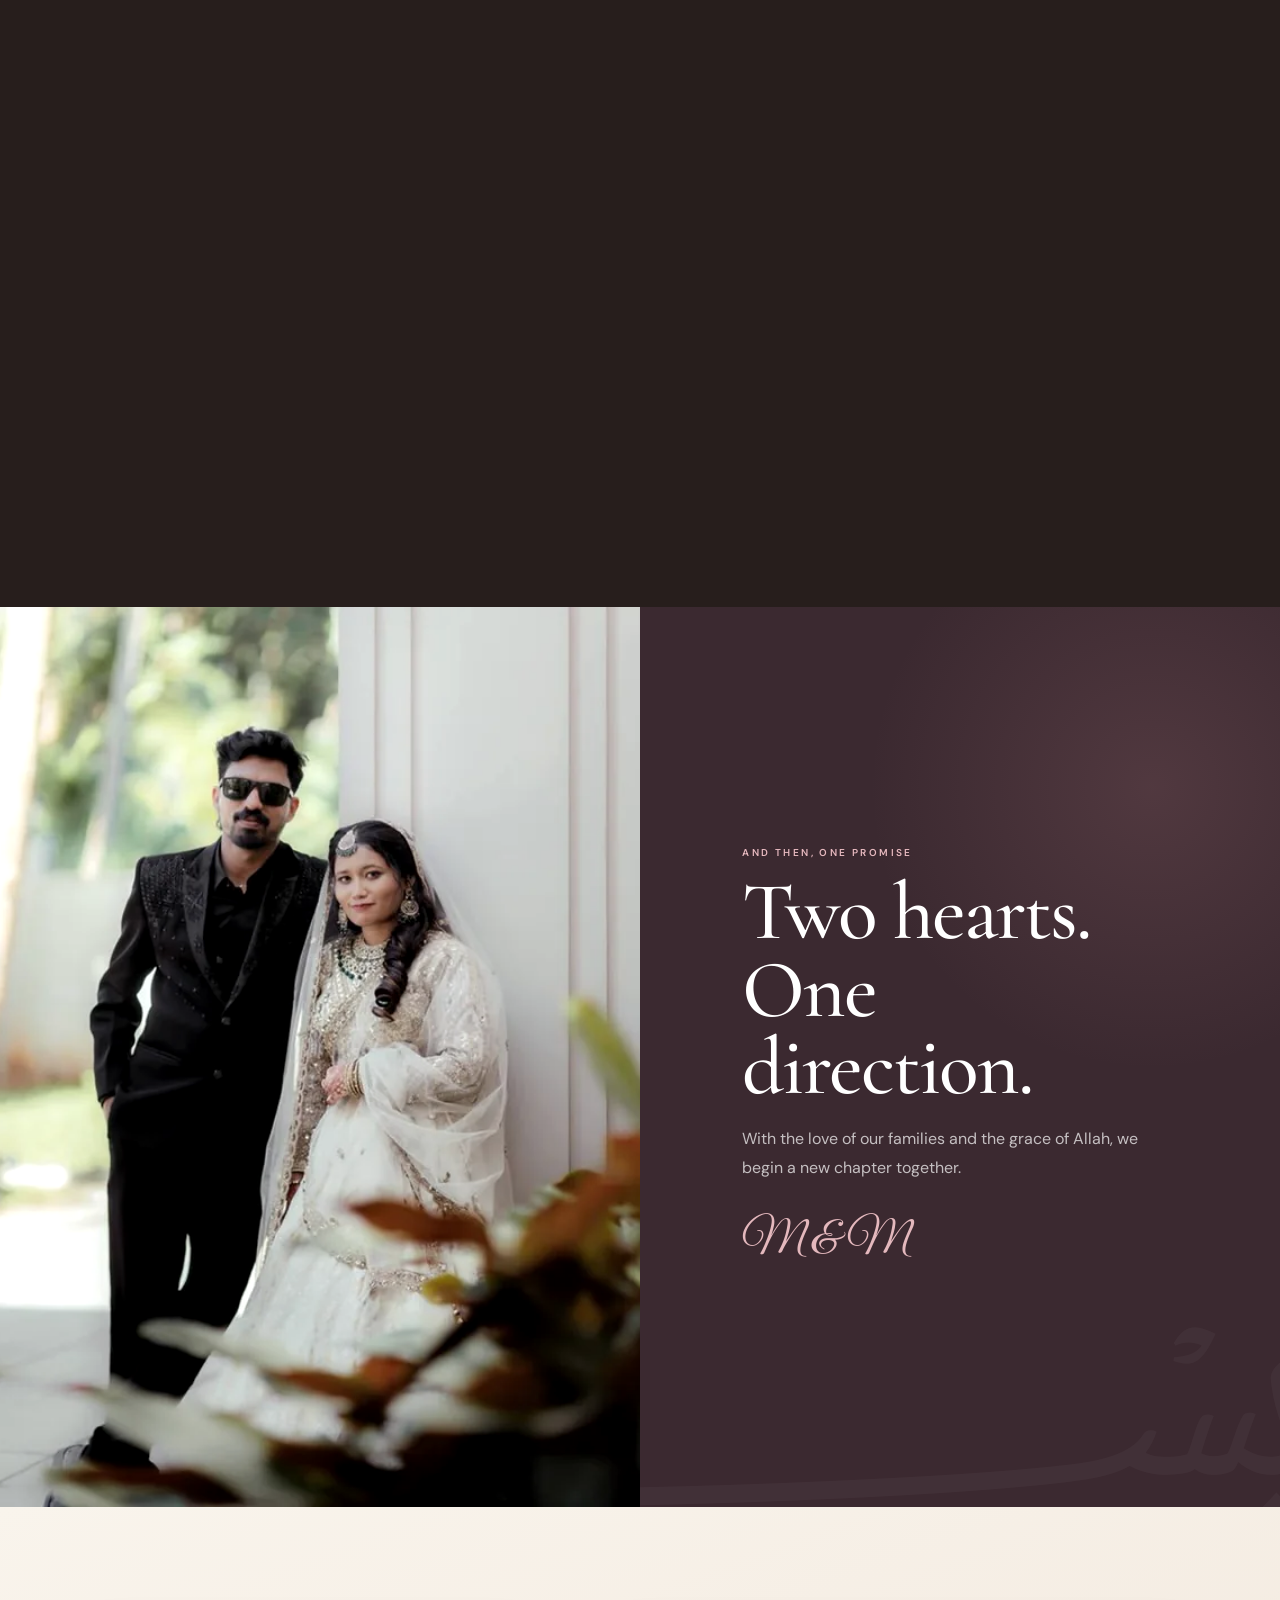
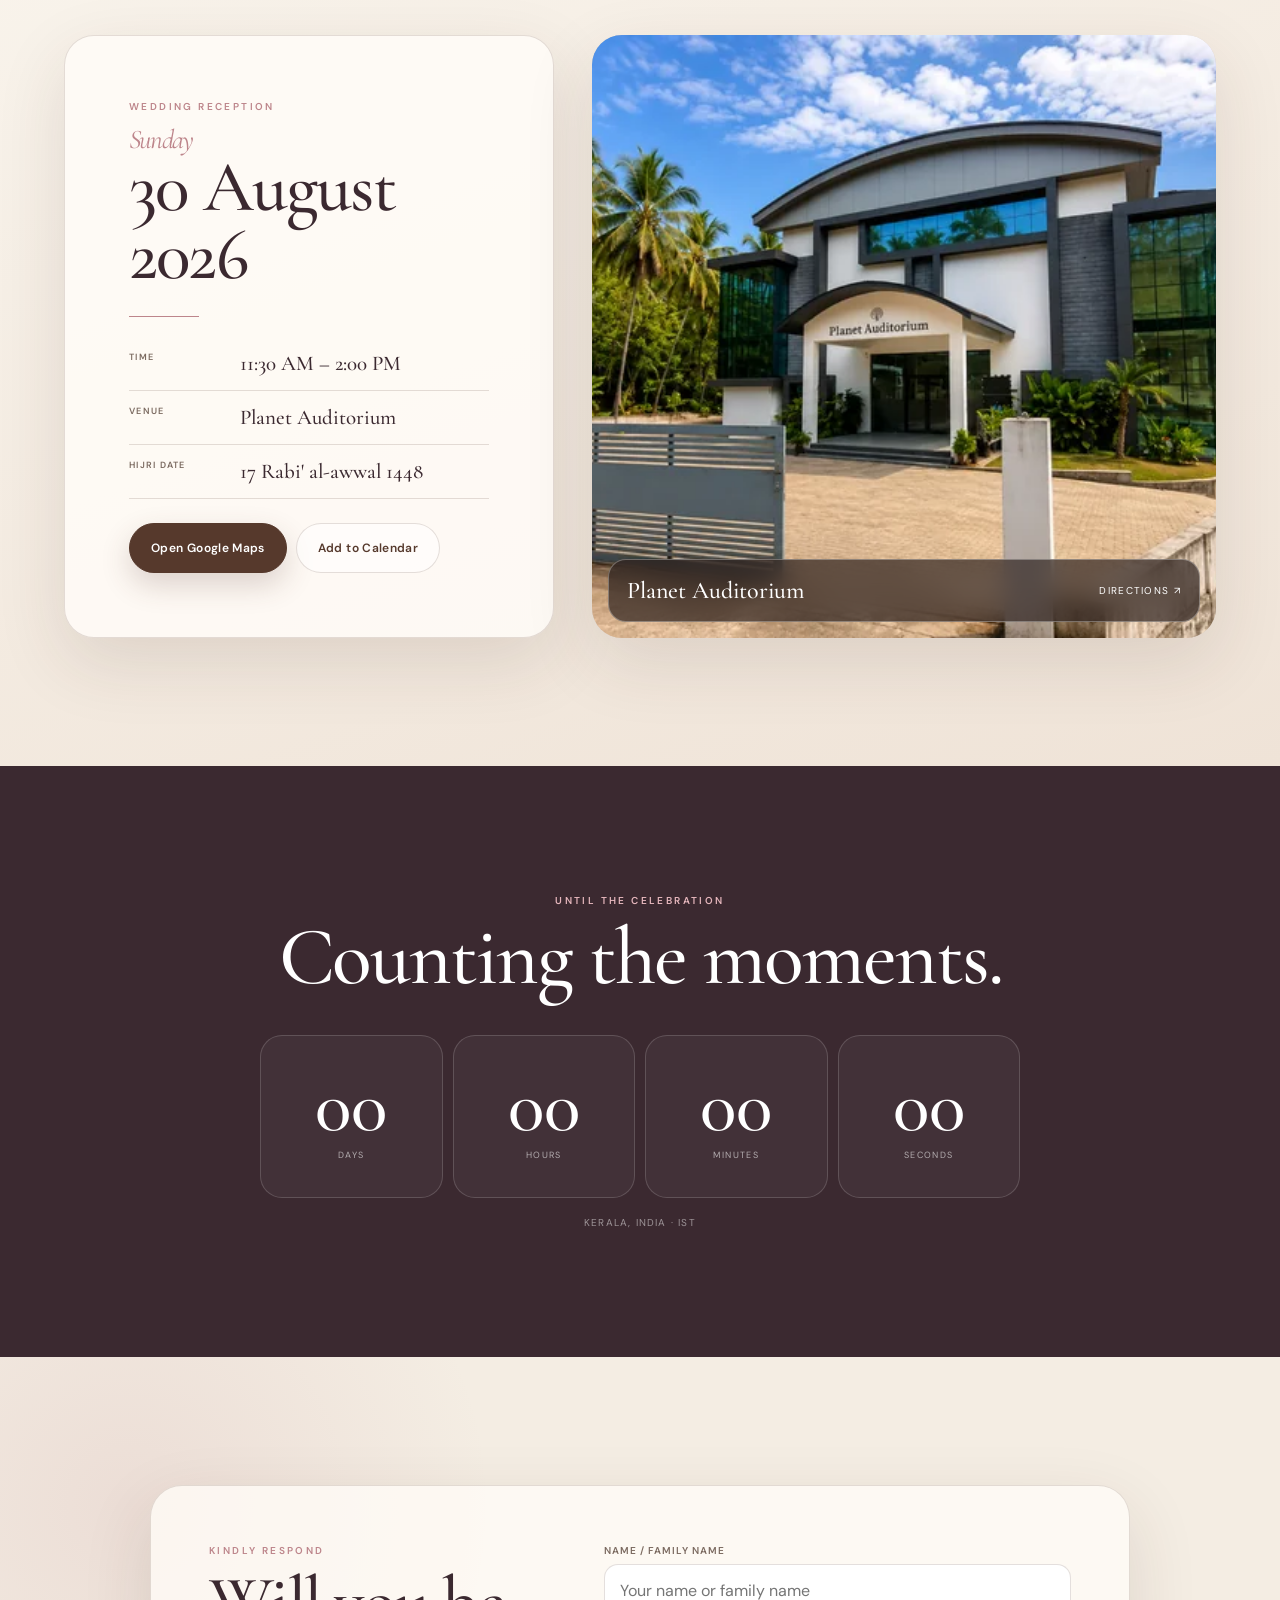
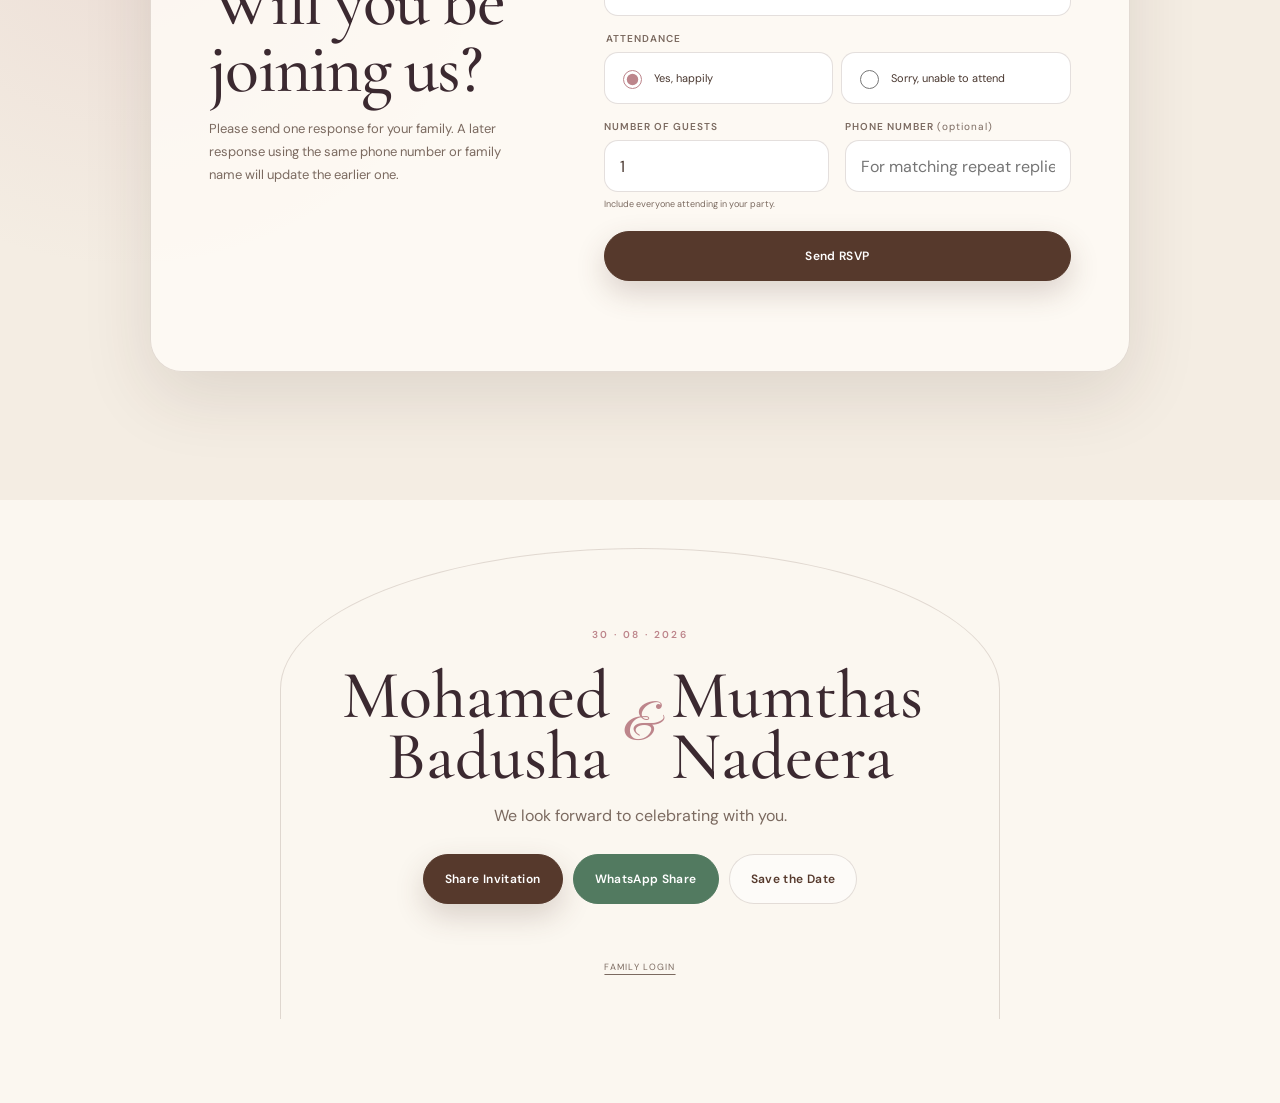
==== commit 1bce5b87: "Set production invitation URL metadata" ====
--- a/public/index.html
+++ b/public/index.html
@@ -8,15 +8,17 @@
   <meta property="og:title" content="Mohamed Badusha &amp; Mumthas Nadeera | Wedding Reception">
   <meta property="og:description" content="Sunday, 30 August 2026 · 11:30 AM–2:00 PM · Planet Auditorium">
   <meta property="og:type" content="website">
-  <meta property="og:image" content="assets/story/story_frame_06.webp">
+  <meta property="og:url" content="https://badusha-wedding-invitation.pages.dev/">
+  <meta property="og:image" content="https://badusha-wedding-invitation.pages.dev/assets/story/story_frame_06.webp">
   <meta property="og:image:width" content="1920">
   <meta property="og:image:height" content="1080">
   <meta property="og:image:alt" content="Mohamed Badusha and Mumthas Nadeera together in their wedding attire">
   <meta name="twitter:card" content="summary_large_image">
   <meta name="twitter:title" content="Mohamed Badusha &amp; Mumthas Nadeera | Wedding Reception">
   <meta name="twitter:description" content="Sunday, 30 August 2026 · Planet Auditorium">
-  <meta name="twitter:image" content="assets/story/story_frame_06.webp">
+  <meta name="twitter:image" content="https://badusha-wedding-invitation.pages.dev/assets/story/story_frame_06.webp">
   <title>Mohamed Badusha &amp; Mumthas Nadeera | Wedding Reception</title>
+  <link rel="canonical" href="https://badusha-wedding-invitation.pages.dev/">
   <link rel="icon" href="favicon.svg" type="image/svg+xml">
   <link rel="apple-touch-icon" href="apple-touch-icon.png">
   <link rel="manifest" href="manifest.webmanifest">
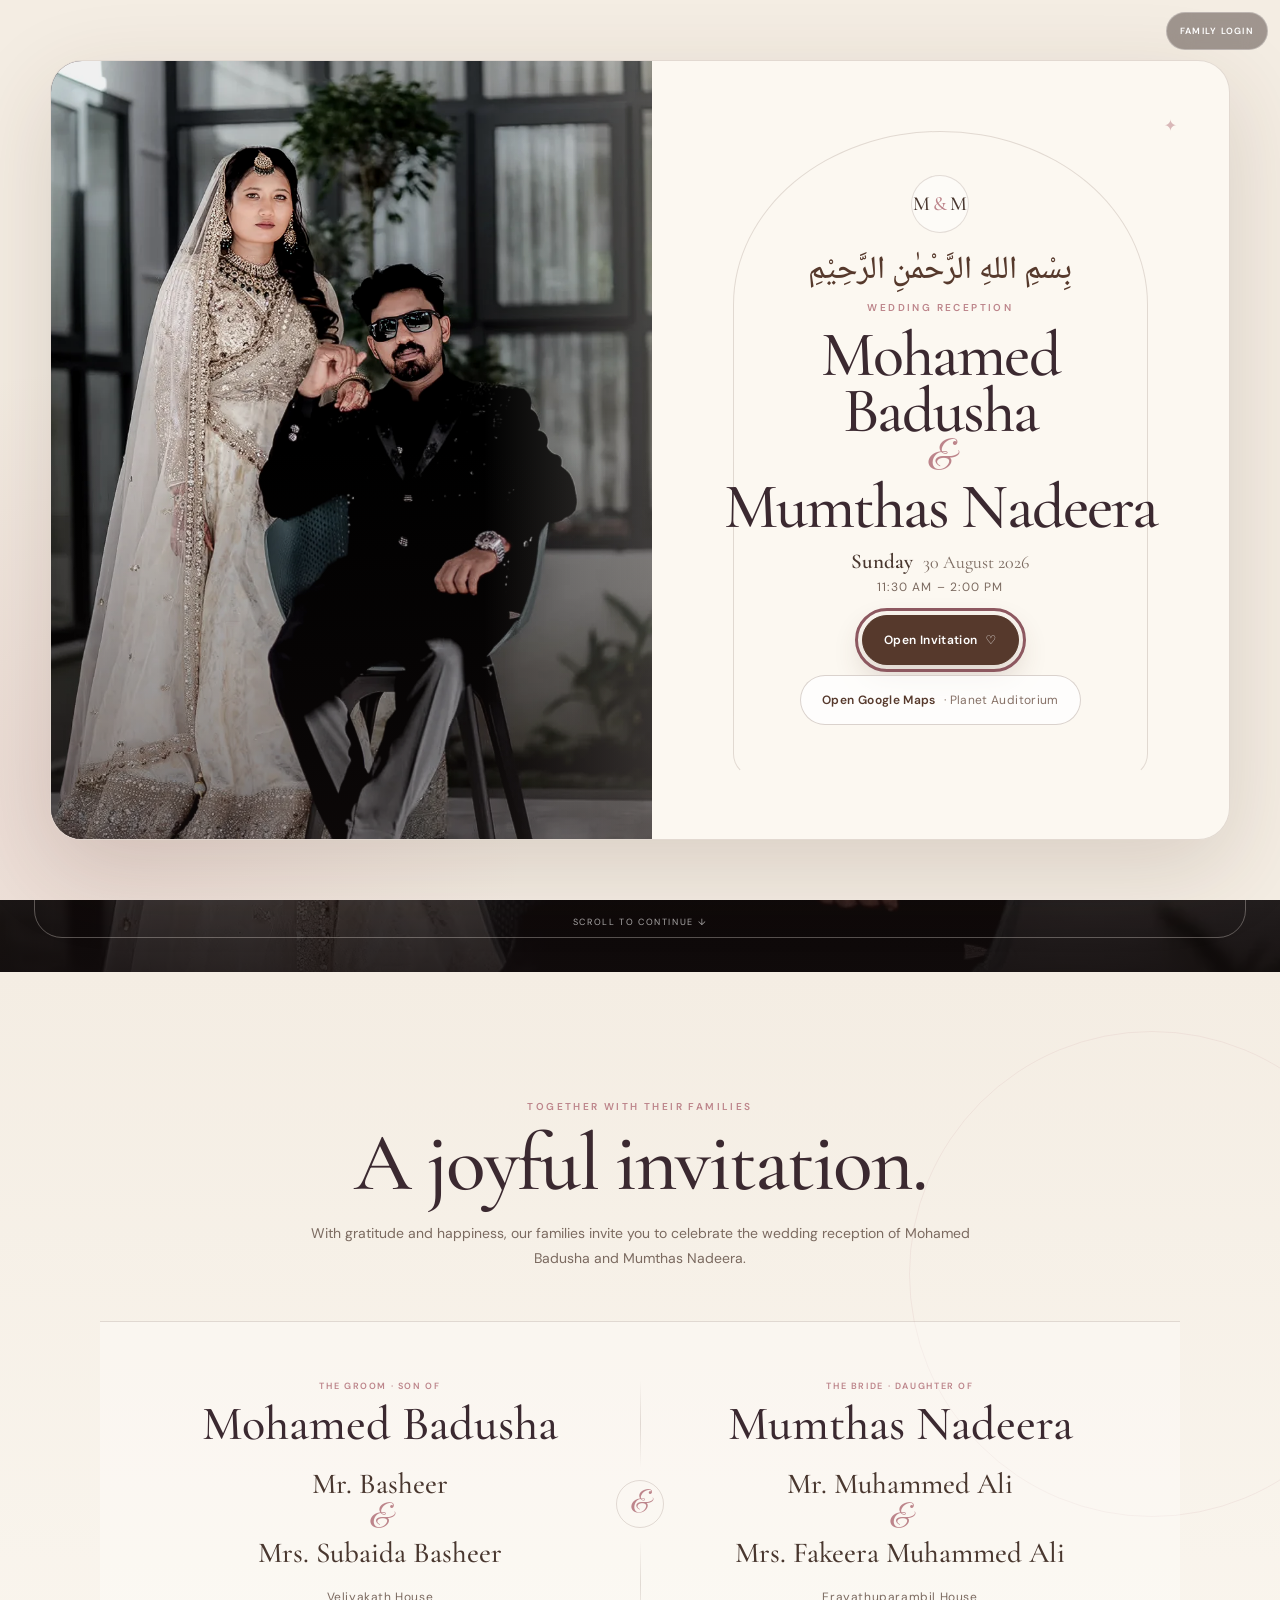
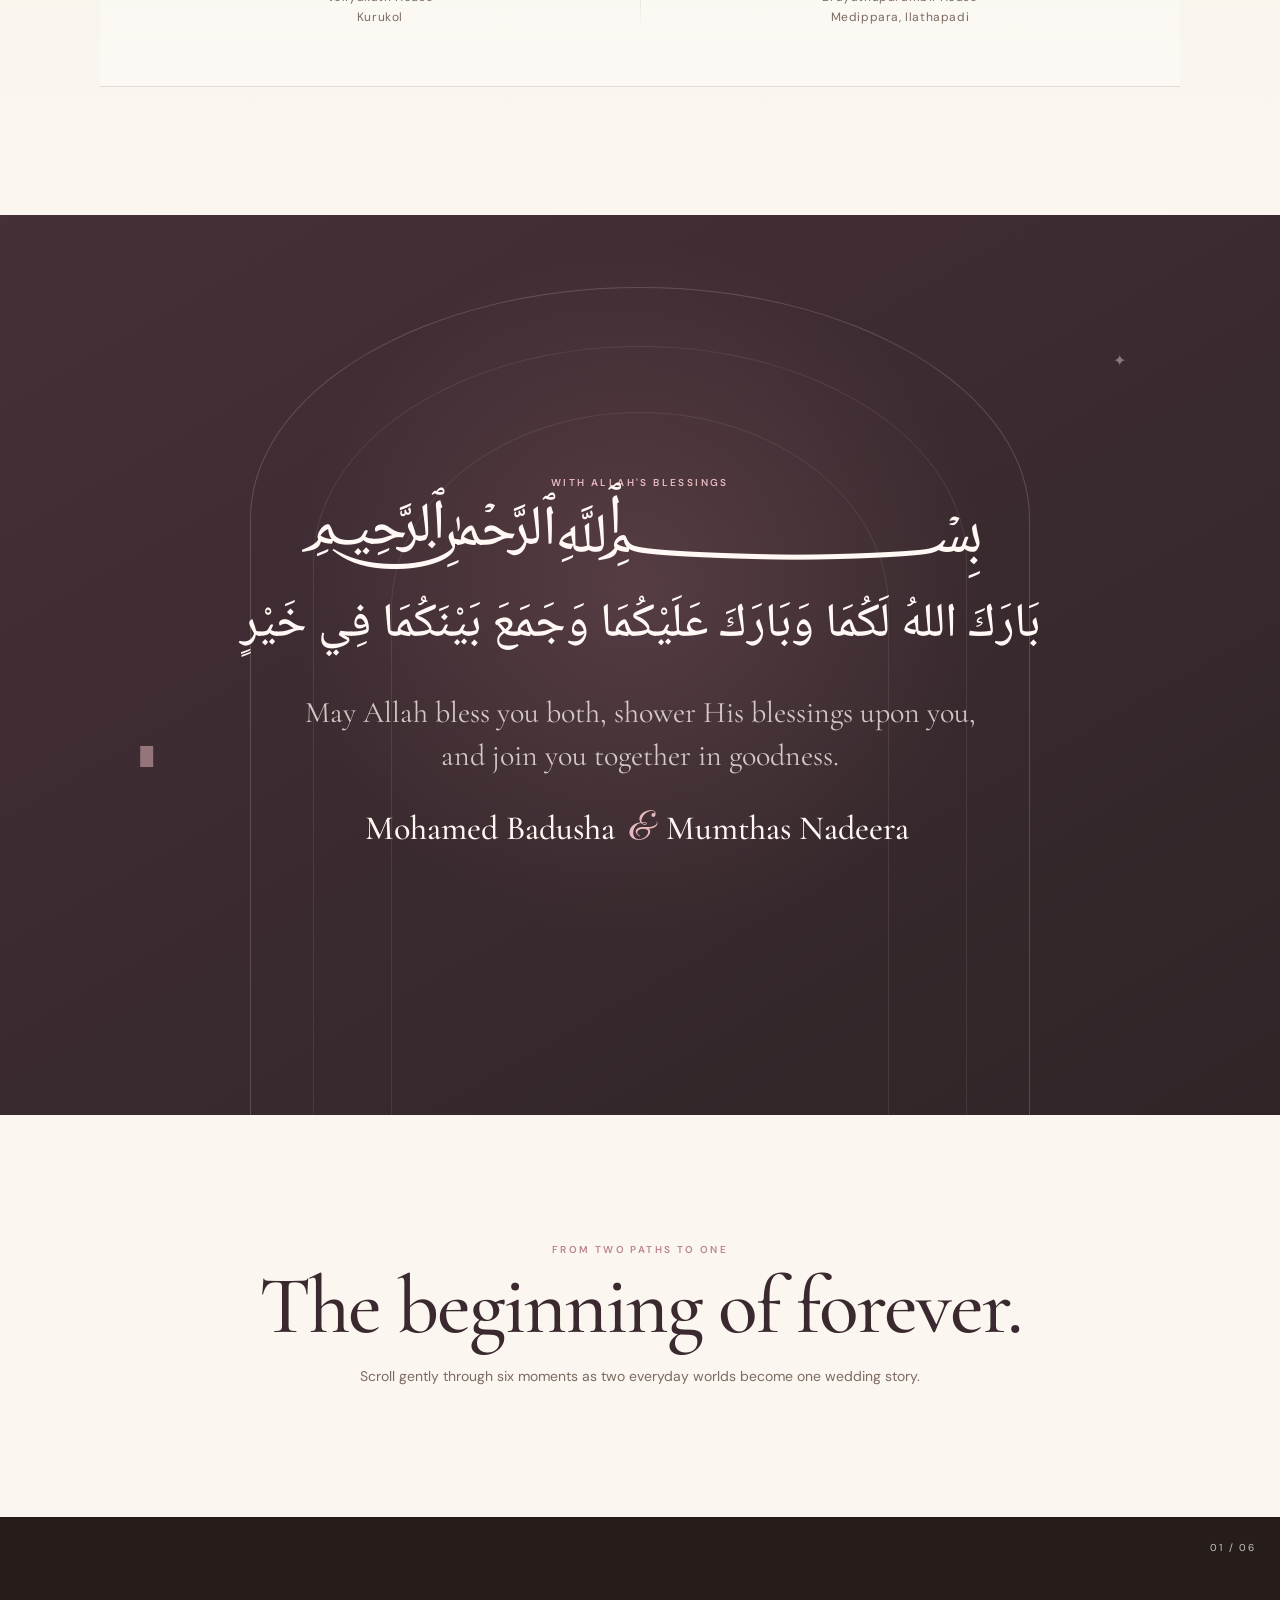
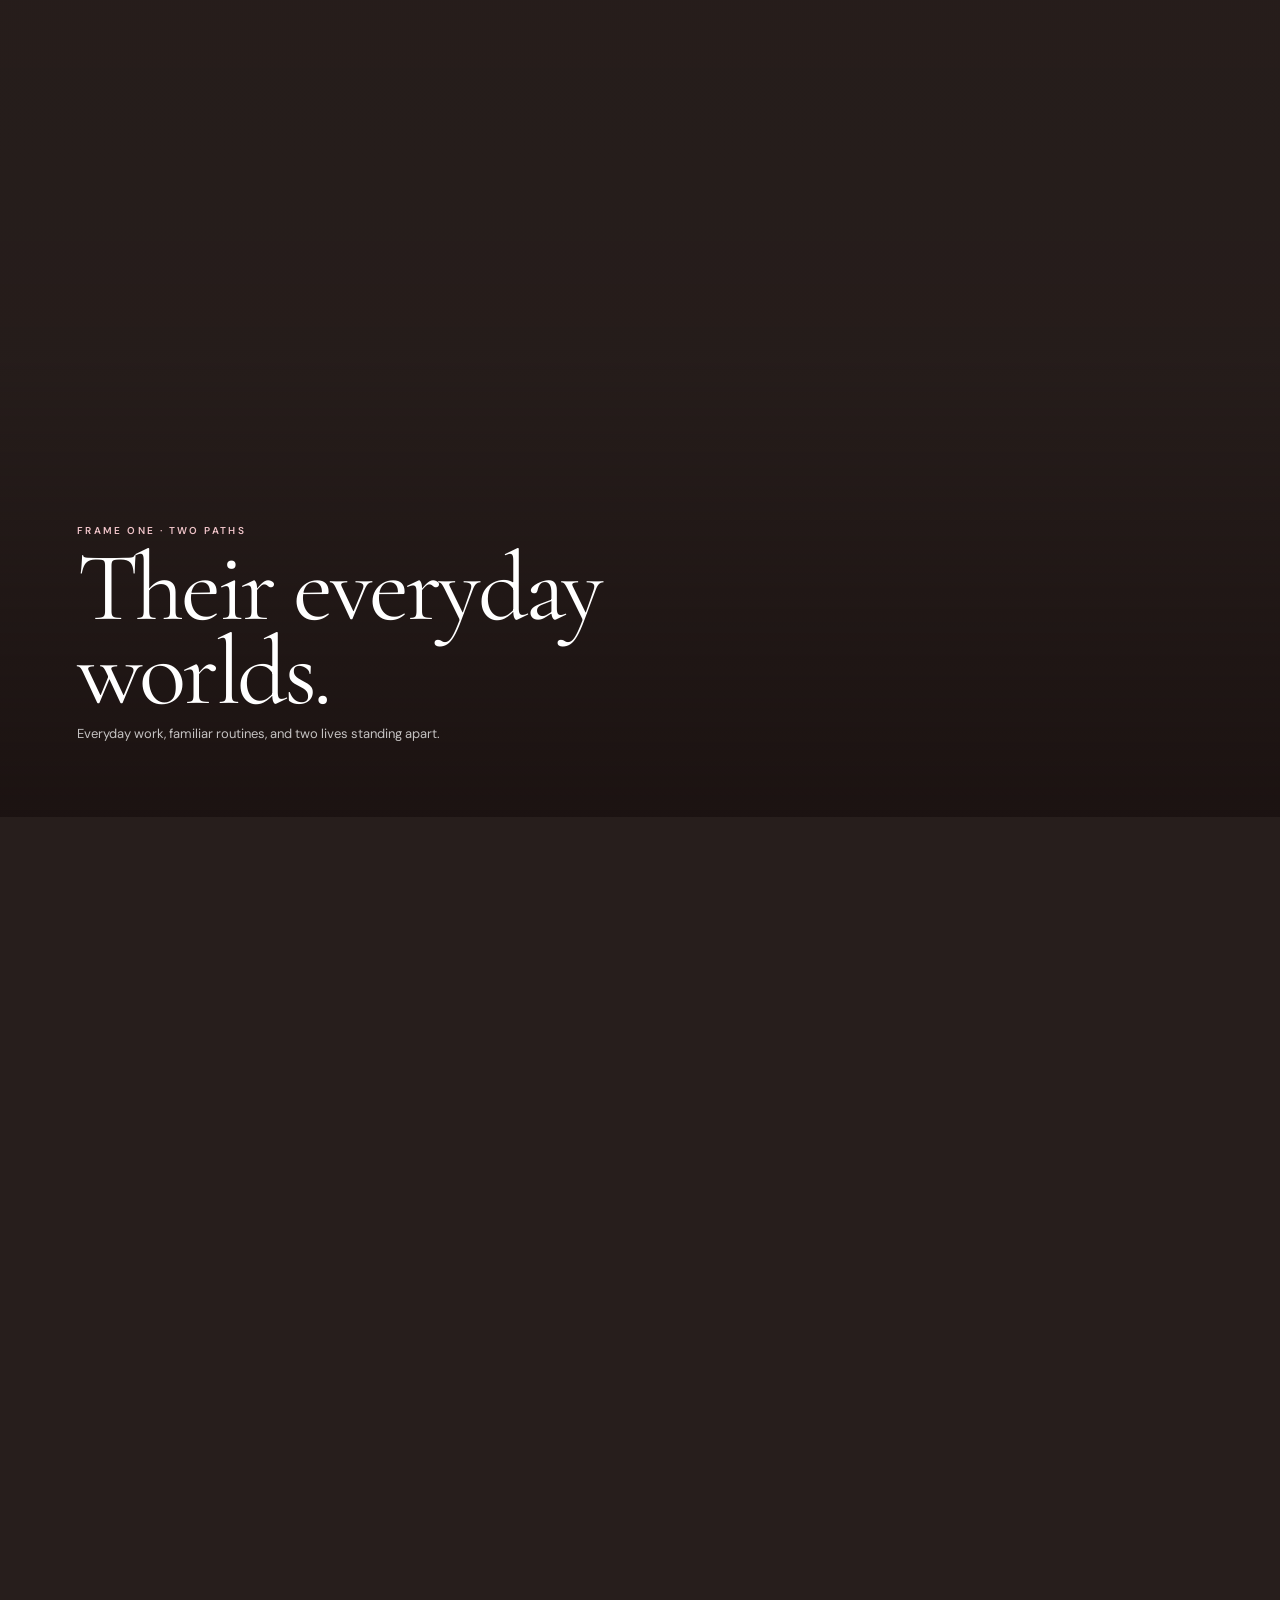
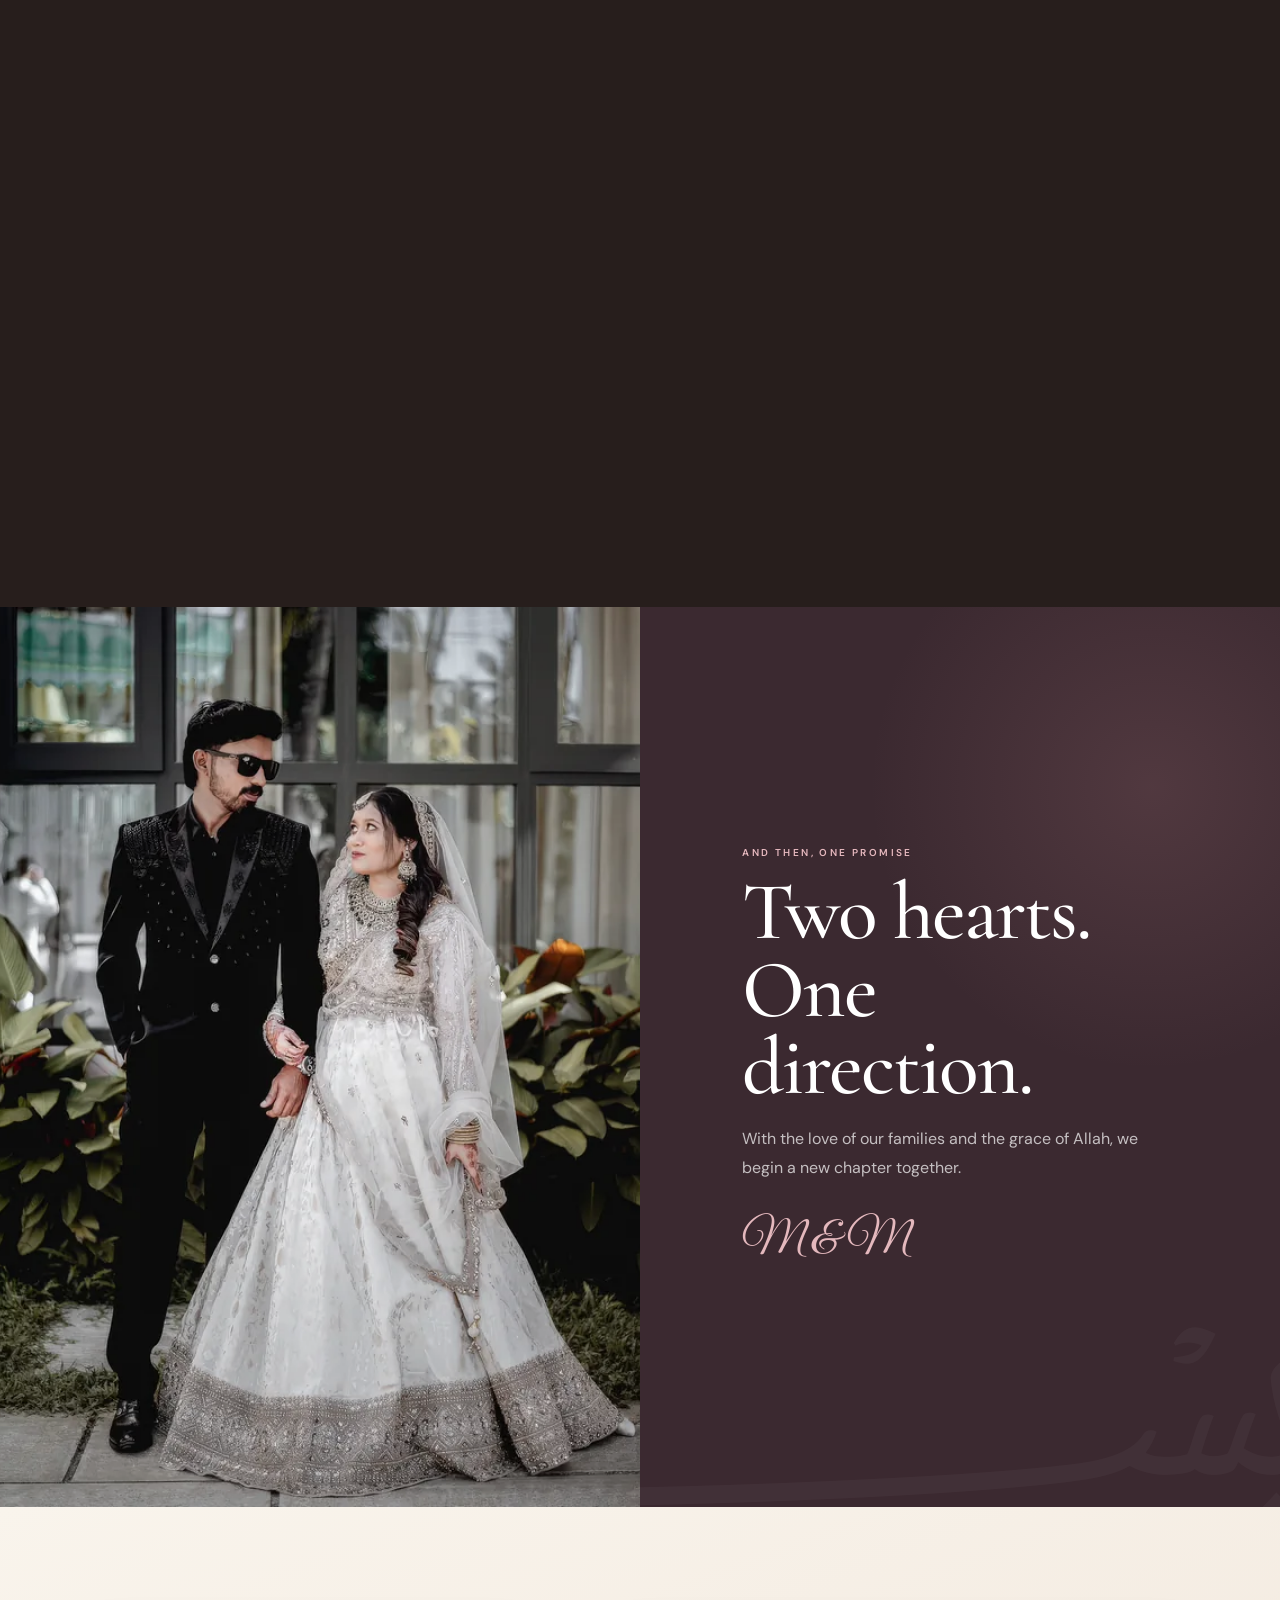
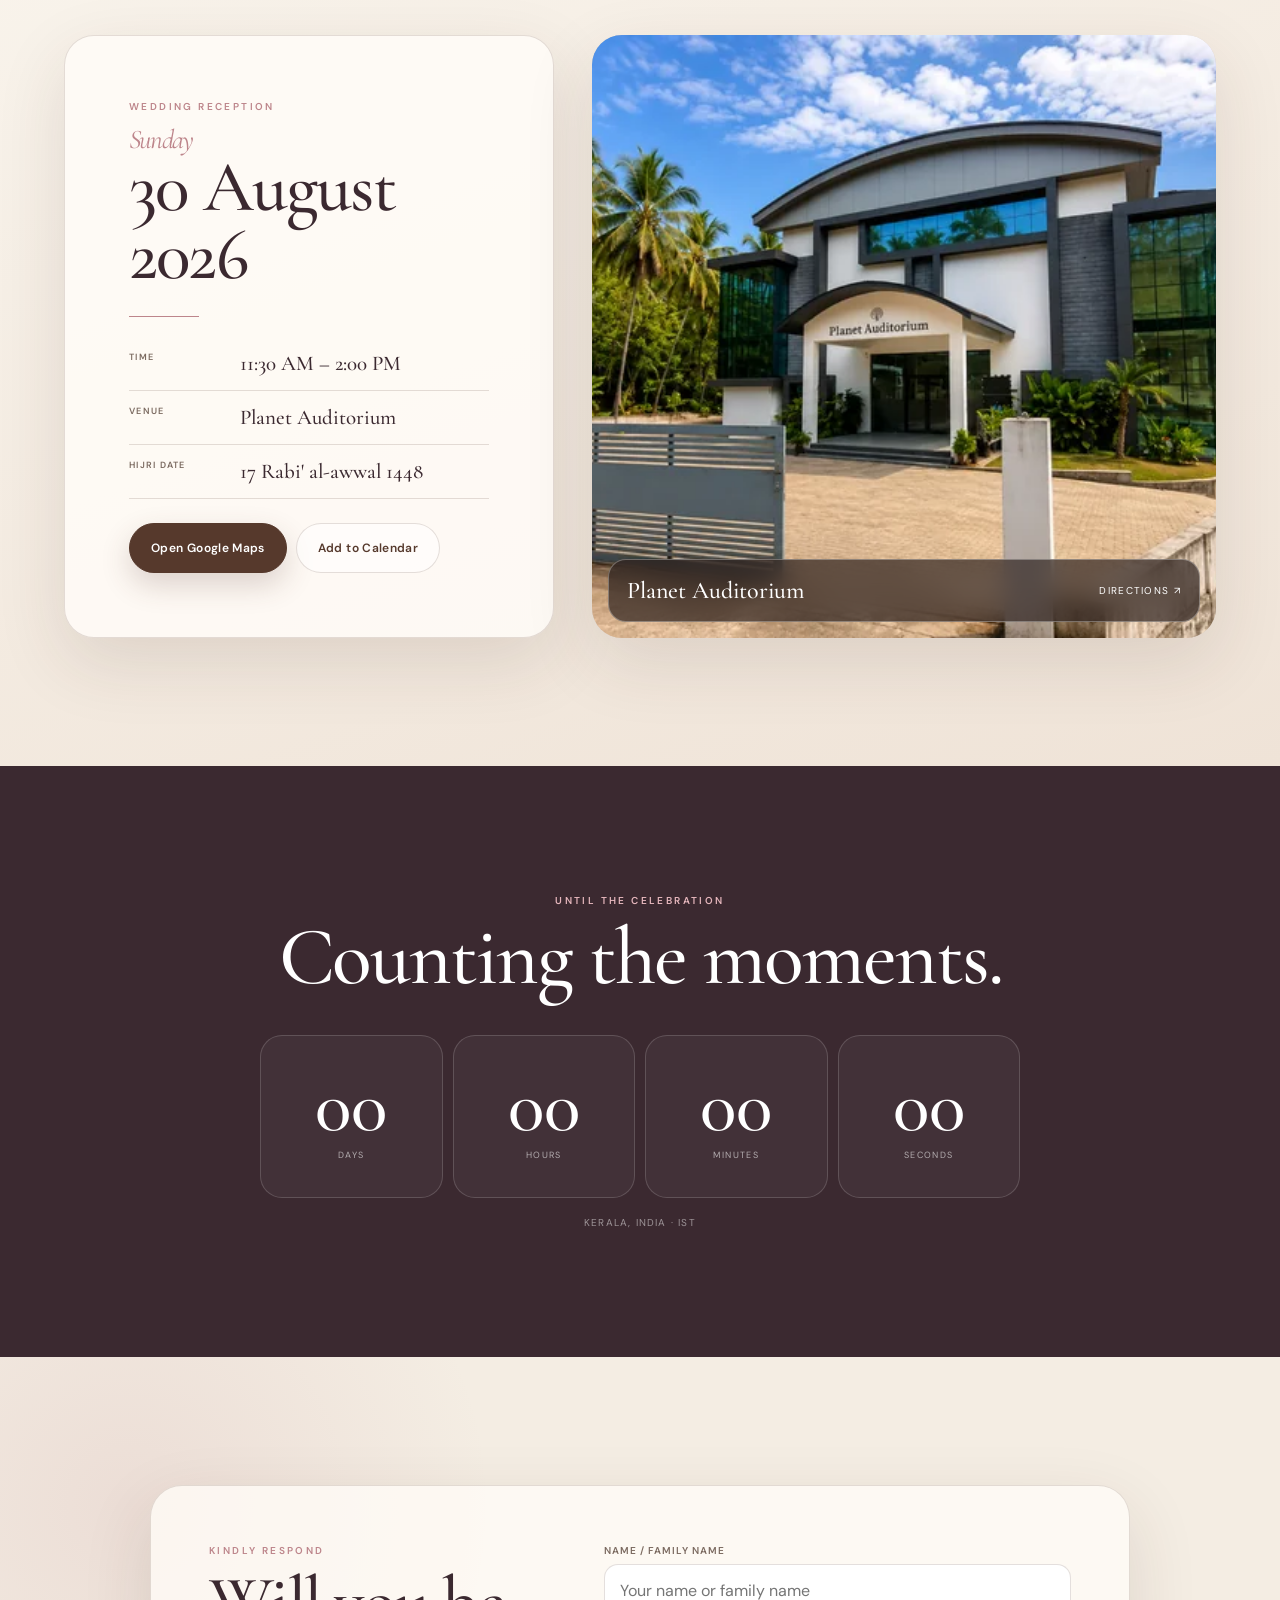
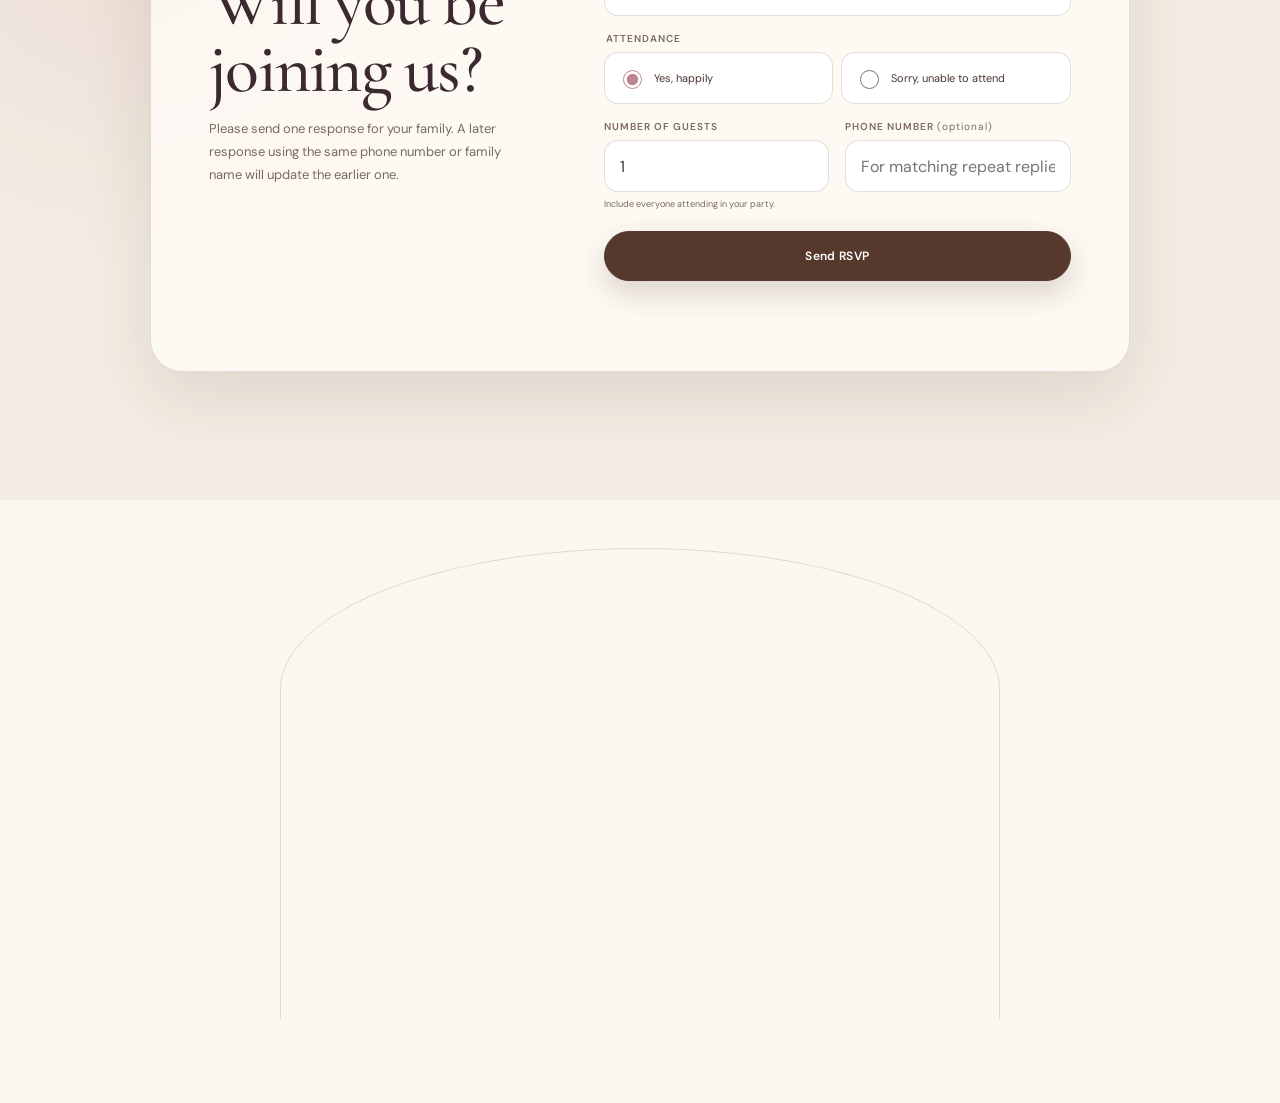
==== commit 0e12a61f: "Refresh updated portrait images in browsers" ====
--- a/public/index.html
+++ b/public/index.html
@@ -25,7 +25,7 @@
   <link rel="preconnect" href="https://fonts.googleapis.com">
   <link rel="preconnect" href="https://fonts.gstatic.com" crossorigin>
   <link href="https://fonts.googleapis.com/css2?family=Cormorant+Garamond:ital,wght@0,400;0,500;0,600;1,400&amp;family=DM+Sans:wght@400;500;600&amp;family=Great+Vibes&amp;family=Noto+Naskh+Arabic:wght@400;500;600&amp;display=swap" rel="stylesheet">
-  <link rel="preload" as="image" href="assets/images/hero/hero-960.webp" imagesrcset="assets/images/hero/hero-640.webp 640w, assets/images/hero/hero-960.webp 960w, assets/images/hero/hero-1280.webp 1280w, assets/images/hero/hero-1600.webp 1600w" imagesizes="(max-width: 900px) 100vw, 52vw" fetchpriority="high">
+  <link rel="preload" as="image" href="assets/images/hero/hero-960.webp?v=de20d22" imagesrcset="assets/images/hero/hero-640.webp?v=de20d22 640w, assets/images/hero/hero-960.webp?v=de20d22 960w, assets/images/hero/hero-1280.webp?v=de20d22 1280w, assets/images/hero/hero-1600.webp?v=de20d22 1600w" imagesizes="(max-width: 900px) 100vw, 52vw" fetchpriority="high">
   <link rel="stylesheet" href="assets/css/site.css">
 </head>
 <body class="invitation-locked">
@@ -37,8 +37,8 @@
     <div class="gate-layout">
       <div class="gate-photo" aria-hidden="true">
         <img
-          src="assets/images/hero/hero-960.webp"
-          srcset="assets/images/hero/hero-640.webp 640w, assets/images/hero/hero-960.webp 960w, assets/images/hero/hero-1280.webp 1280w, assets/images/hero/hero-1600.webp 1600w"
+          src="assets/images/hero/hero-960.webp?v=de20d22"
+          srcset="assets/images/hero/hero-640.webp?v=de20d22 640w, assets/images/hero/hero-960.webp?v=de20d22 960w, assets/images/hero/hero-1280.webp?v=de20d22 1280w, assets/images/hero/hero-1600.webp?v=de20d22 1600w"
           sizes="(max-width: 900px) 100vw, 52vw"
           width="1600" height="2000"
           alt=""
@@ -62,8 +62,8 @@
     <header class="hero" id="top">
       <div class="hero-media" aria-hidden="true">
         <img
-          src="assets/images/hero/hero-960.webp"
-          srcset="assets/images/hero/hero-640.webp 640w, assets/images/hero/hero-960.webp 960w, assets/images/hero/hero-1280.webp 1280w, assets/images/hero/hero-1600.webp 1600w"
+          src="assets/images/hero/hero-960.webp?v=de20d22"
+          srcset="assets/images/hero/hero-640.webp?v=de20d22 640w, assets/images/hero/hero-960.webp?v=de20d22 960w, assets/images/hero/hero-1280.webp?v=de20d22 1280w, assets/images/hero/hero-1600.webp?v=de20d22 1600w"
           sizes="100vw"
           width="1600" height="2000"
           alt=""
@@ -186,8 +186,8 @@
       <div class="portrait-grid reveal">
         <div class="portrait-image">
           <img
-            src="assets/images/final/final-960.webp"
-            srcset="assets/images/final/final-640.webp 640w, assets/images/final/final-960.webp 960w, assets/images/final/final-1280.webp 1280w, assets/images/final/final-1600.webp 1600w"
+            src="assets/images/final/final-960.webp?v=de20d22"
+            srcset="assets/images/final/final-640.webp?v=de20d22 640w, assets/images/final/final-960.webp?v=de20d22 960w, assets/images/final/final-1280.webp?v=de20d22 1280w, assets/images/final/final-1600.webp?v=de20d22 1600w"
             sizes="(max-width: 820px) 100vw, 50vw"
             width="1600" height="2000"
             alt="Mohamed Badusha and Mumthas Nadeera standing together in their wedding attire"
--- a/public/assets/css/site.css
+++ b/public/assets/css/site.css
@@ -113,11 +113,11 @@
 .blessing-arch::before, .blessing-arch::after { content: ""; position: absolute; inset: 7% 8% 0; border: 1px solid rgba(237,210,210,.1); border-bottom: 0; border-radius: 50% 50% 0 0 / 28% 28% 0 0; }
 .blessing-arch::after { inset: 15% 18% 0; }
 .blessing-stars { position: absolute; top: 15%; right: 12%; color: #e9bec3; opacity: .5; box-shadow: -76vw 44vh 0 #e9bec3; }
-.blessing-inner { max-width: 930px; }
+.blessing-inner { width: min(930px, 100%); max-width: 100%; min-width: 0; }
 .blessing .section-kicker { color: #e7b9bf; }
-.blessing-mark { margin: 12px 0 2px; font: 500 clamp(70px, 13vw, 142px)/1 var(--arabic); }
-.blessing h2.arabic-dua { max-width: 920px; margin: 4px auto; color: #fff8f4; font: 500 clamp(26px, 4.6vw, 48px)/1.75 var(--arabic); letter-spacing: 0; }
-.blessing-meaning { margin: 23px auto 0; color: rgba(255,247,242,.76); font: 400 clamp(21px, 3vw, 30px)/1.45 var(--serif); }
+.blessing-mark { width: 100%; max-width: 100%; margin: 12px 0 2px; color: #fff8f4; font: 500 clamp(20px, 4.6vw, 56px)/1.4 var(--arabic); white-space: nowrap; }
+.blessing h2.arabic-dua { width: min(920px, 100%); max-width: 100%; margin: 4px auto; color: #fff8f4; font: 500 clamp(26px, 4.6vw, 48px)/1.75 var(--arabic); letter-spacing: 0; overflow-wrap: normal; word-break: normal; }
+.blessing-meaning { width: min(760px, 100%); margin: 23px auto 0; color: rgba(255,247,242,.76); font: 400 clamp(21px, 3vw, 30px)/1.45 var(--serif); text-wrap: balance; }
 .blessing-names { display: grid; grid-template-columns: 1fr auto 1fr; align-items: center; gap: 14px; width: min(650px, 100%); margin: 28px auto 0; font: 500 clamp(23px, 3vw, 34px)/1 var(--serif); }
 .blessing-names span:first-child { text-align: right; }
 .blessing-names span:last-child { text-align: left; }
@@ -256,12 +256,13 @@
   .parent-names { font-size: 23px; }
   .blessing { min-height: 100svh; padding-block: 68px; }
   .blessing-arch { width: 90vw; top: 10%; }
-  .blessing-mark { font-size: clamp(62px, 18vw, 86px); }
-  .blessing h2.arabic-dua { width: min(94vw, 620px); font-size: clamp(22px, 6vw, 30px); line-height: 1.72; }
+  .blessing-mark { font-size: clamp(20px, 6.8vw, 36px); }
+  .blessing h2.arabic-dua { width: min(620px, 100%); font-size: clamp(22px, 6vw, 30px); line-height: 1.72; }
   .blessing-meaning { font-size: clamp(19px, 5.3vw, 24px); }
   .blessing-meaning br { display: none; }
-  .blessing-names { gap: 8px; font-size: clamp(18px, 5vw, 23px); }
-  .blessing-names i { font-size: 30px; }
+  .blessing-names { grid-template-columns: 1fr; gap: 2px; font-size: clamp(20px, 5.5vw, 24px); }
+  .blessing-names span { text-align: center!important; }
+  .blessing-names i { margin: 2px 0; font-size: 30px; line-height: .75; }
   .story { height: 600svh; }
   .story-copy { bottom: max(38px, env(safe-area-inset-bottom)); }
   .story-copy h2 { font-size: clamp(47px, 13vw, 64px); }
@@ -295,7 +296,7 @@
   .button-map { font-size: 11px; }
   .hero h1 { font-size: clamp(39px, 10.8vw, 49px); }
   .hero-map { font-size: 11px; }
-  .arabic-dua { overflow-wrap: anywhere; }
+  .arabic-dua { overflow-wrap: normal; }
 }
 
 @media (max-height: 700px) and (max-width: 900px) {
